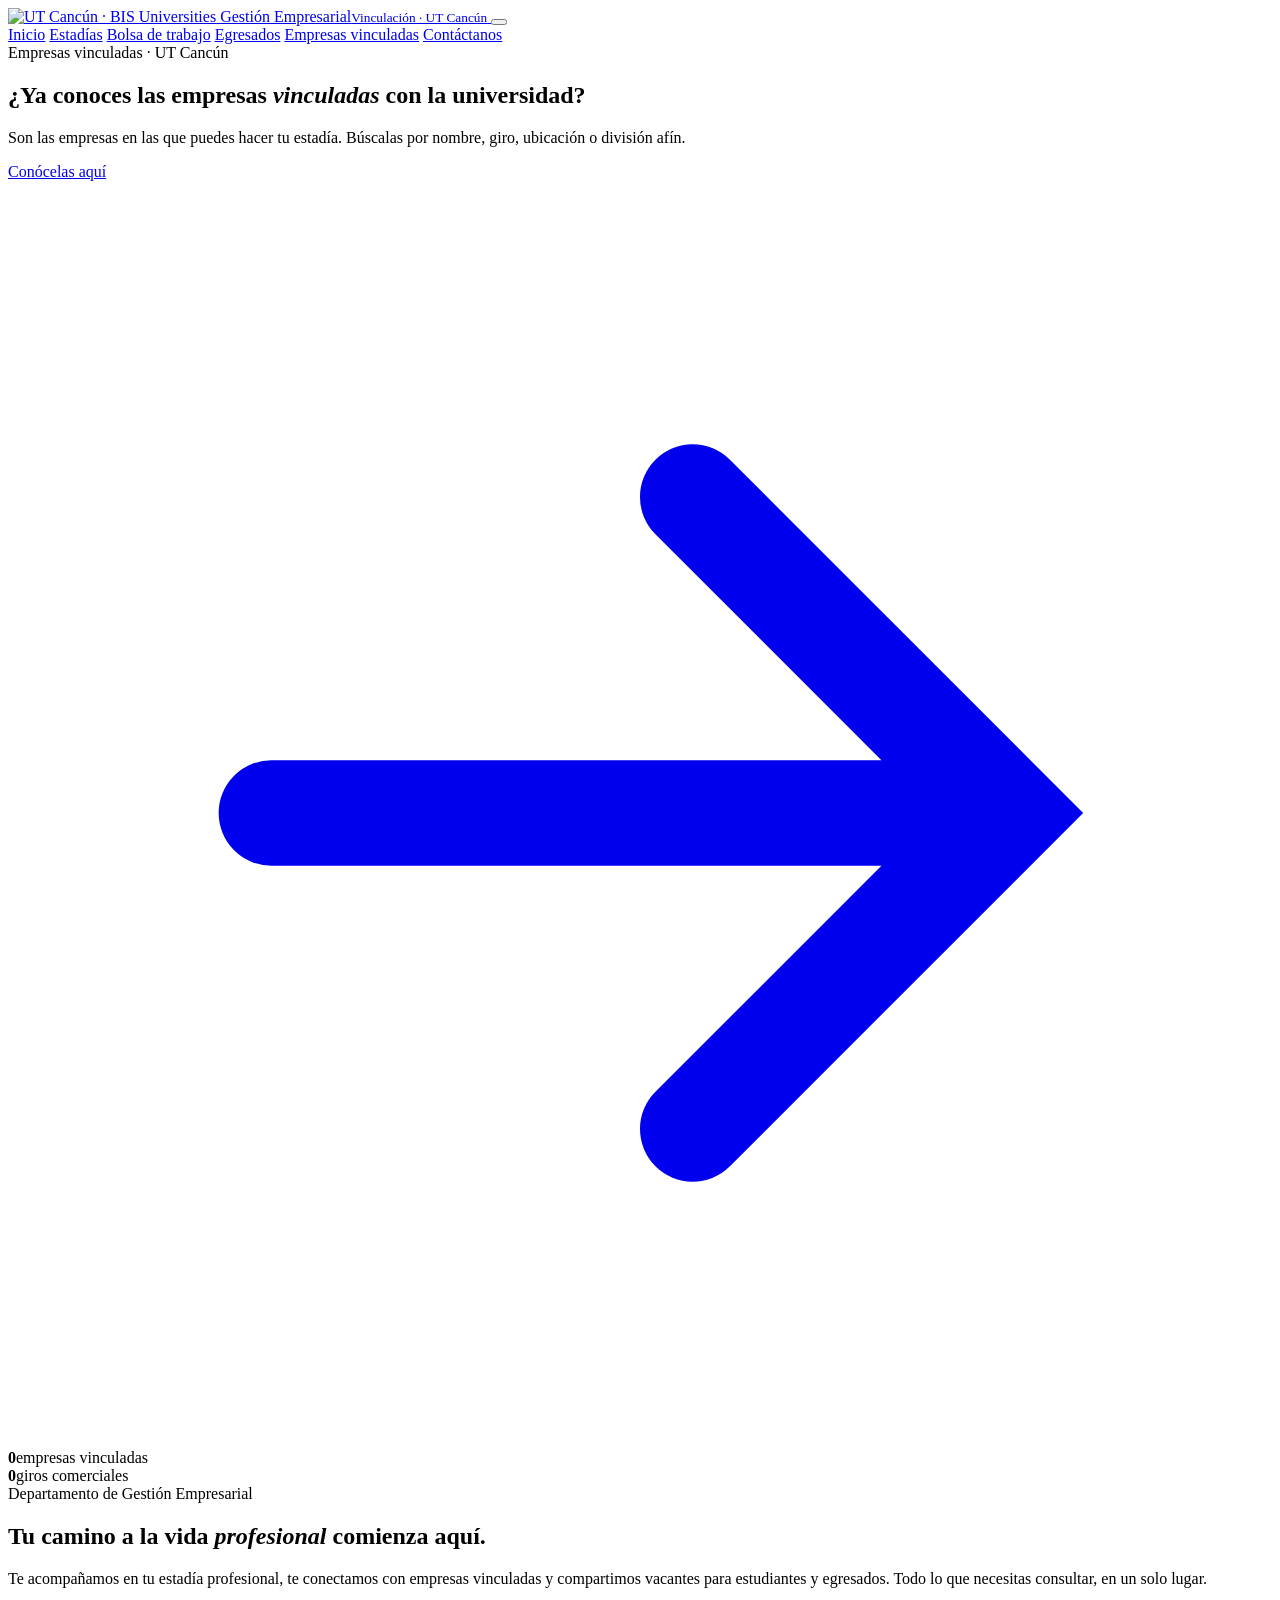
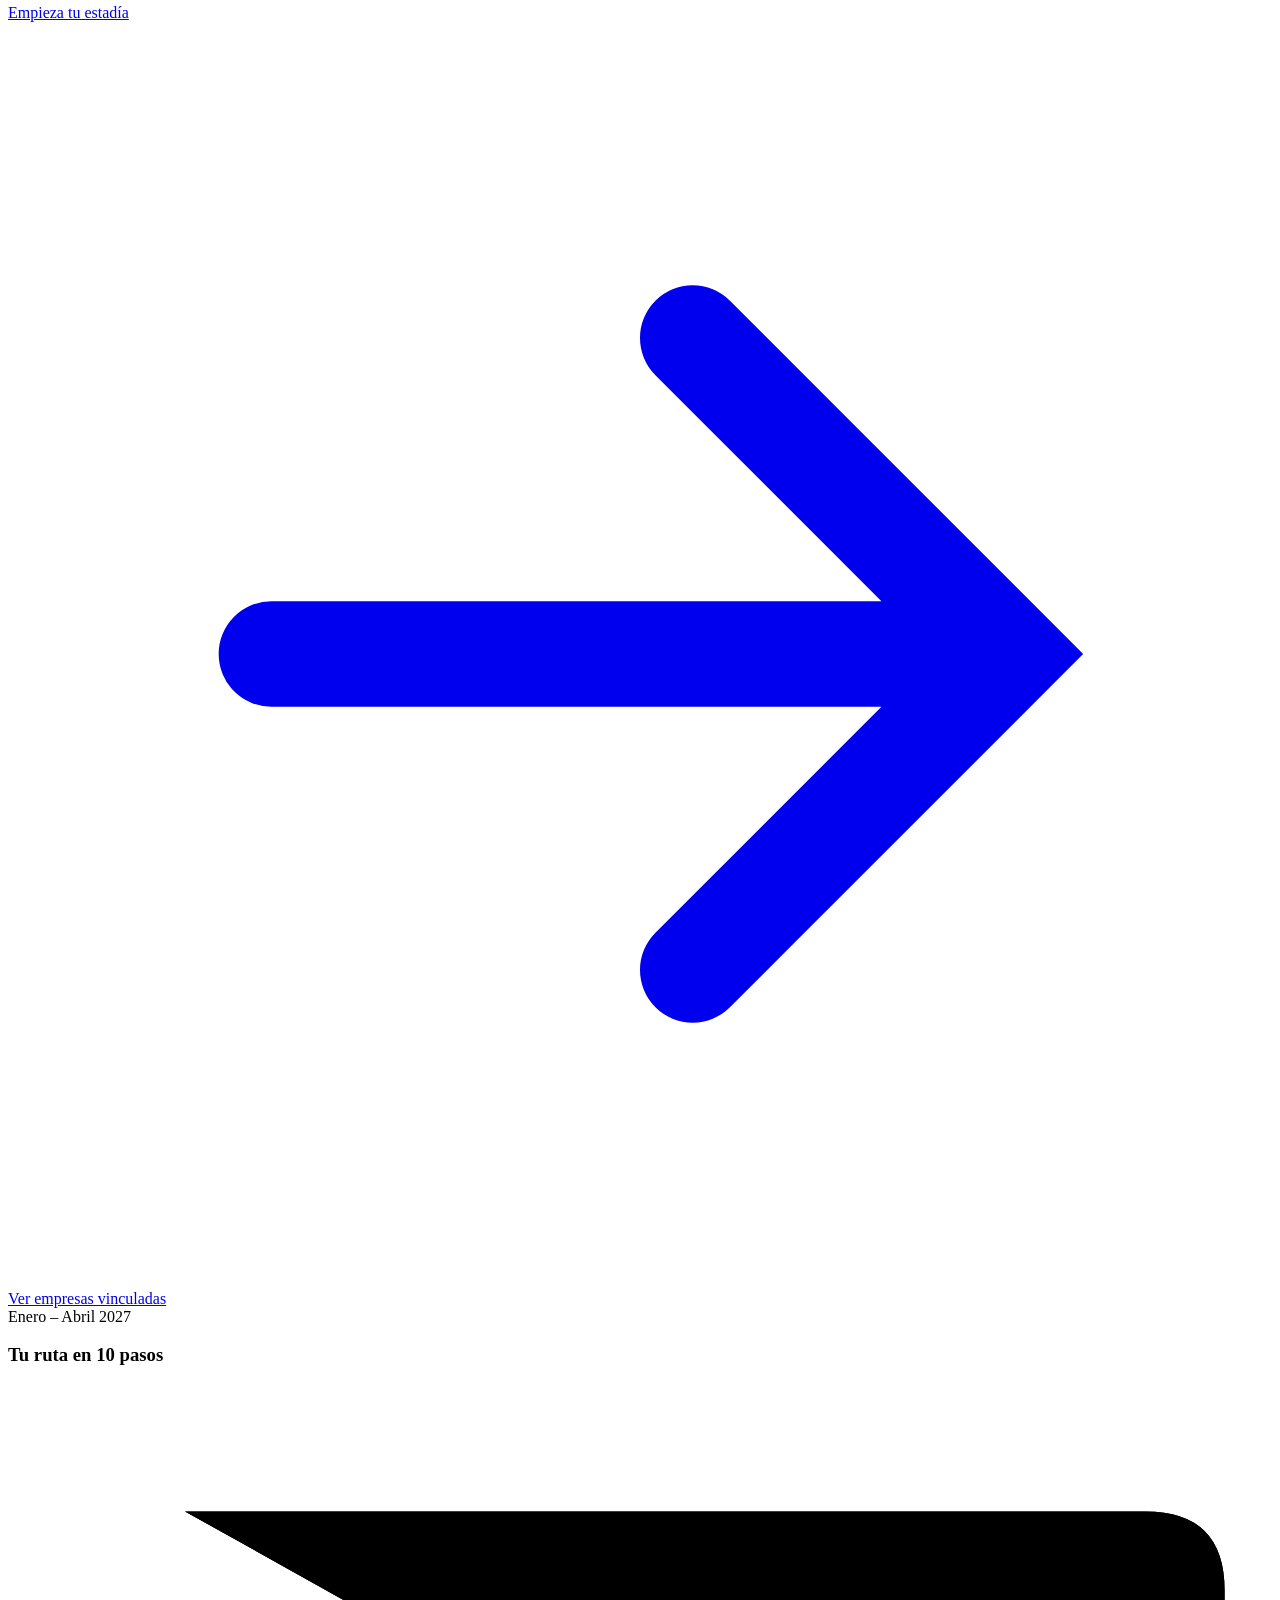
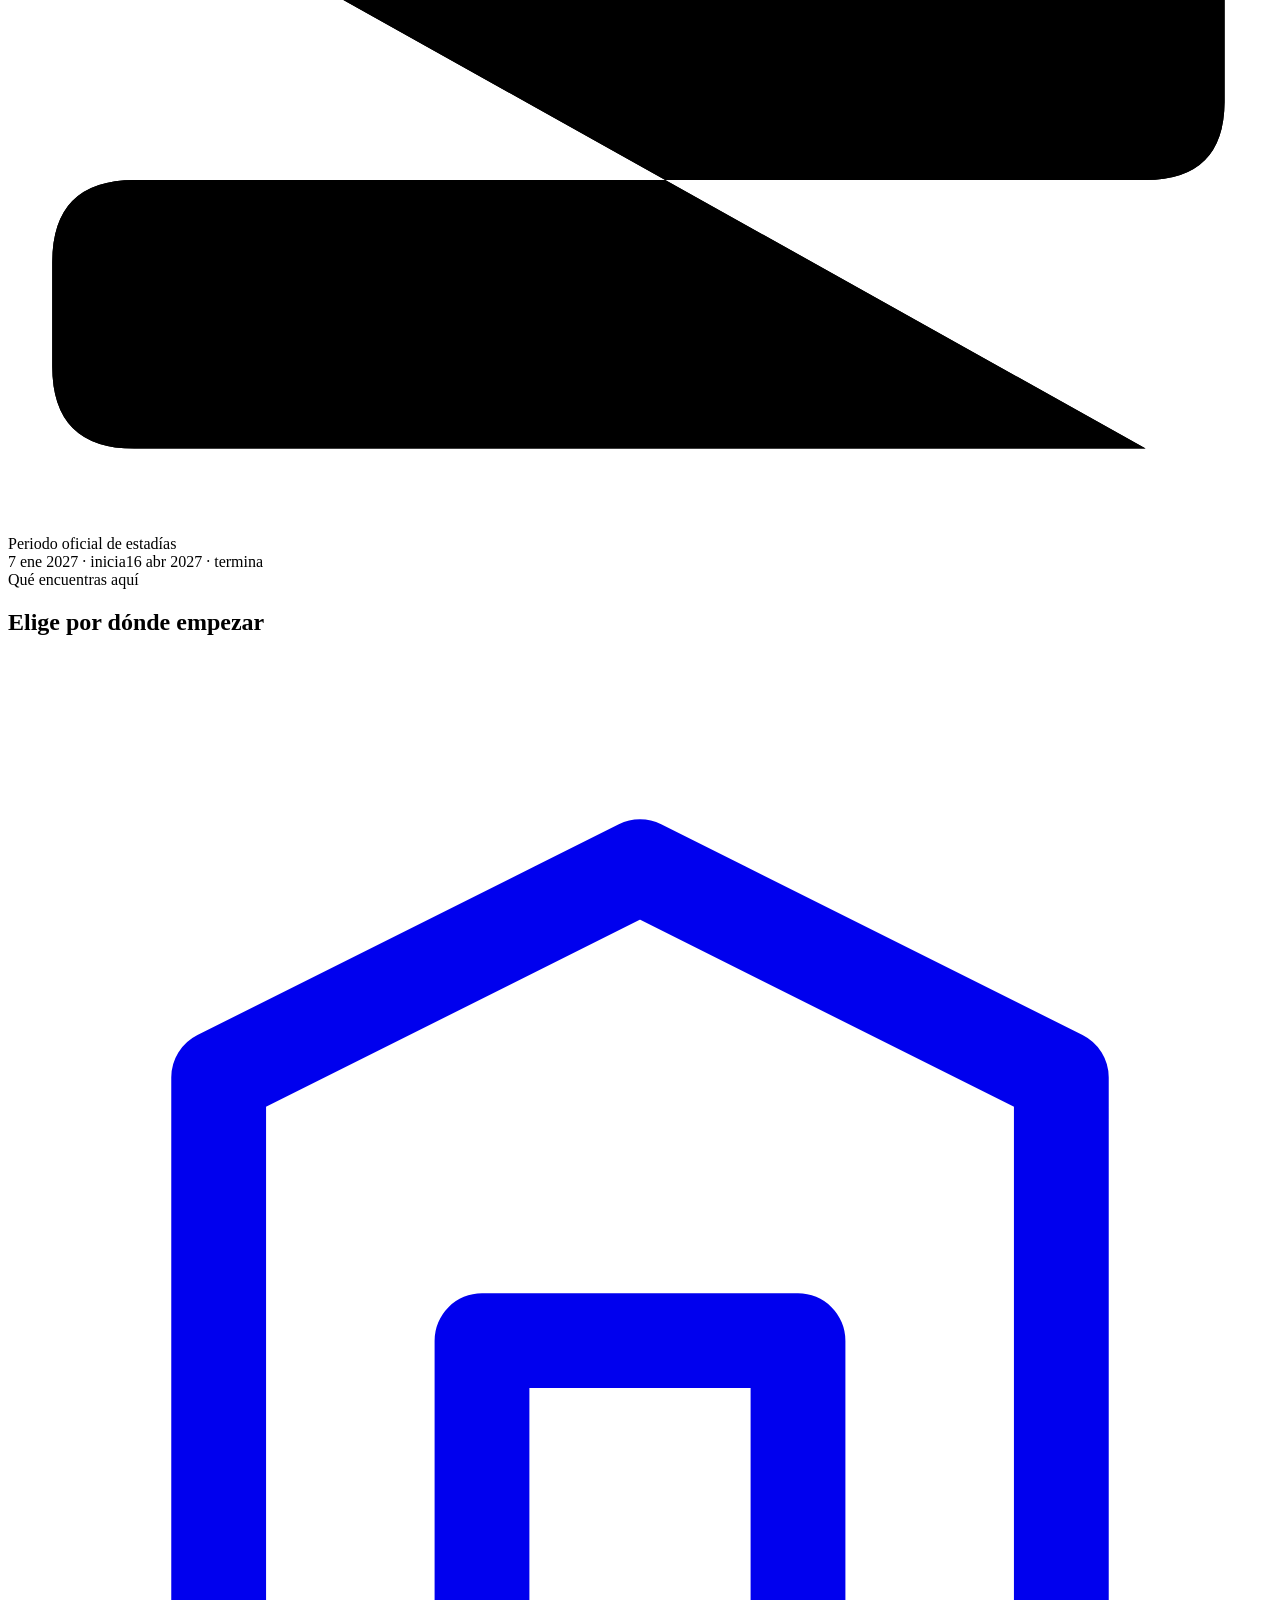
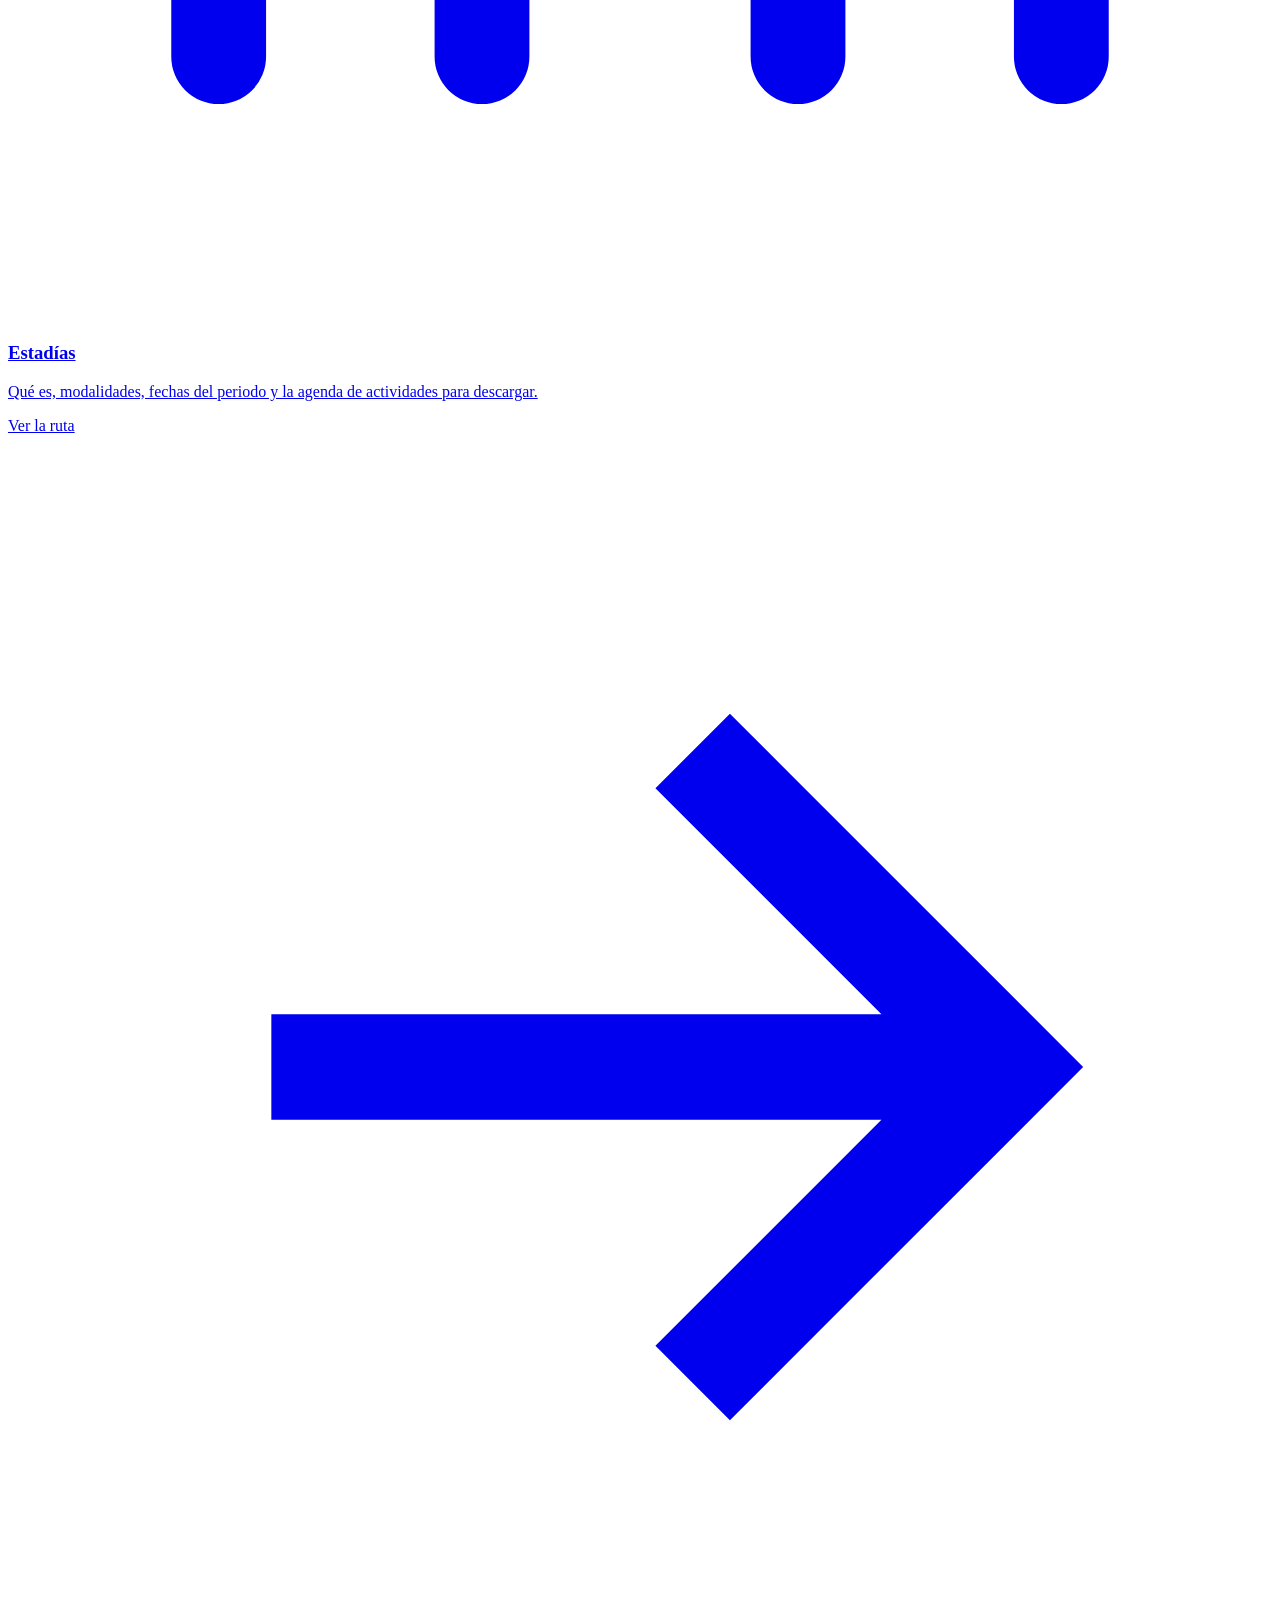
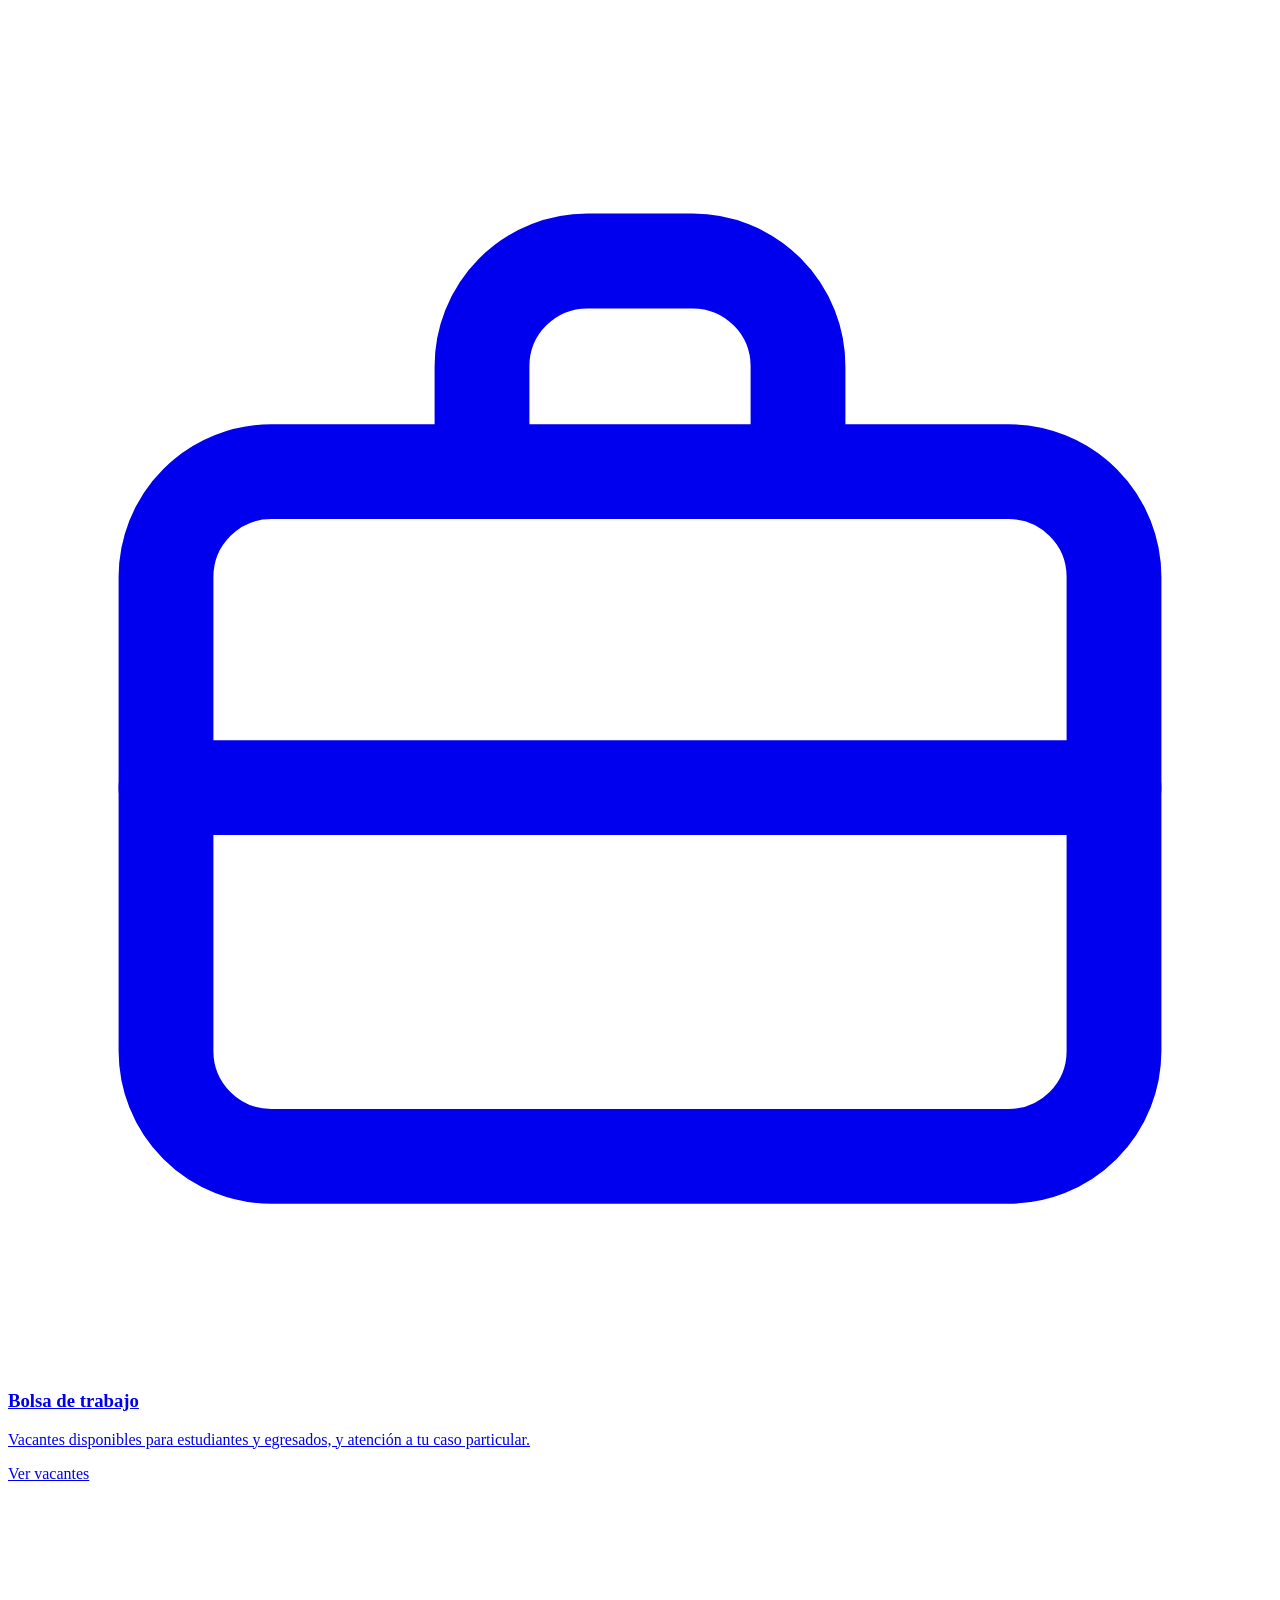
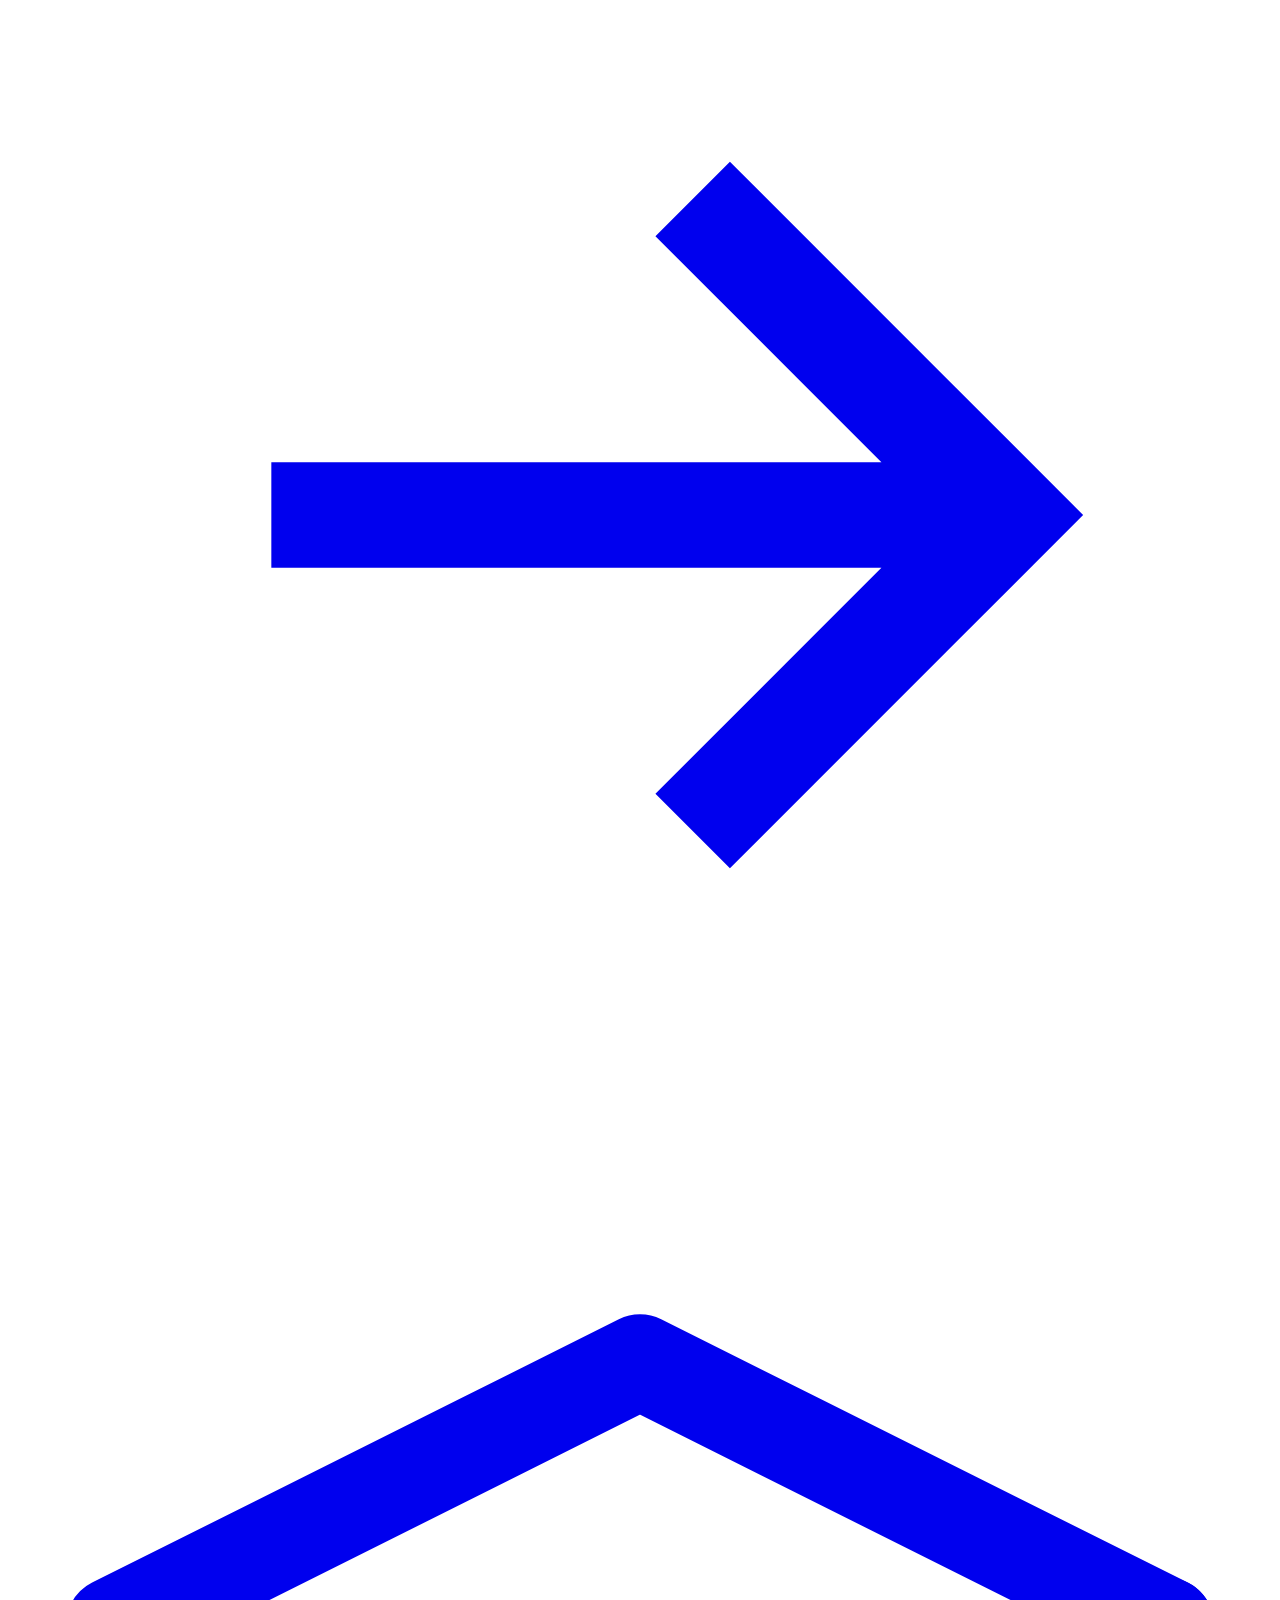
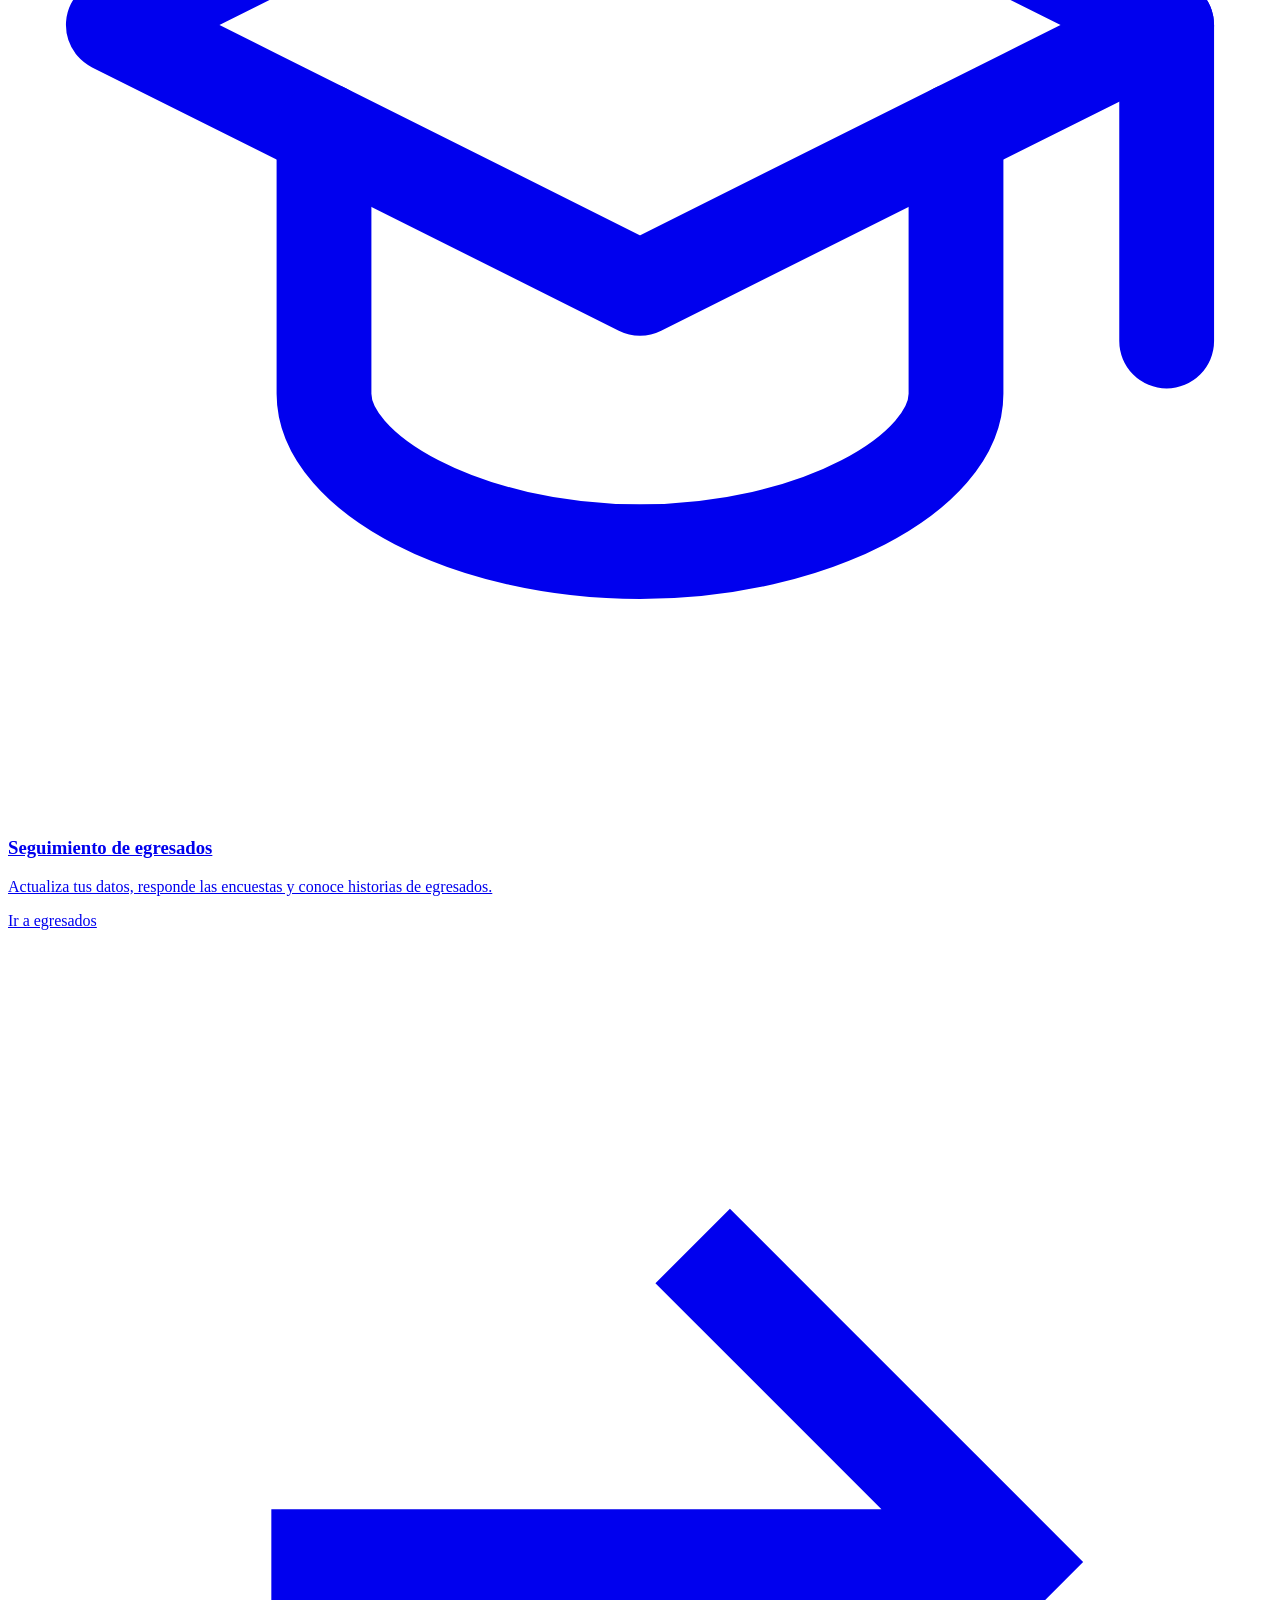
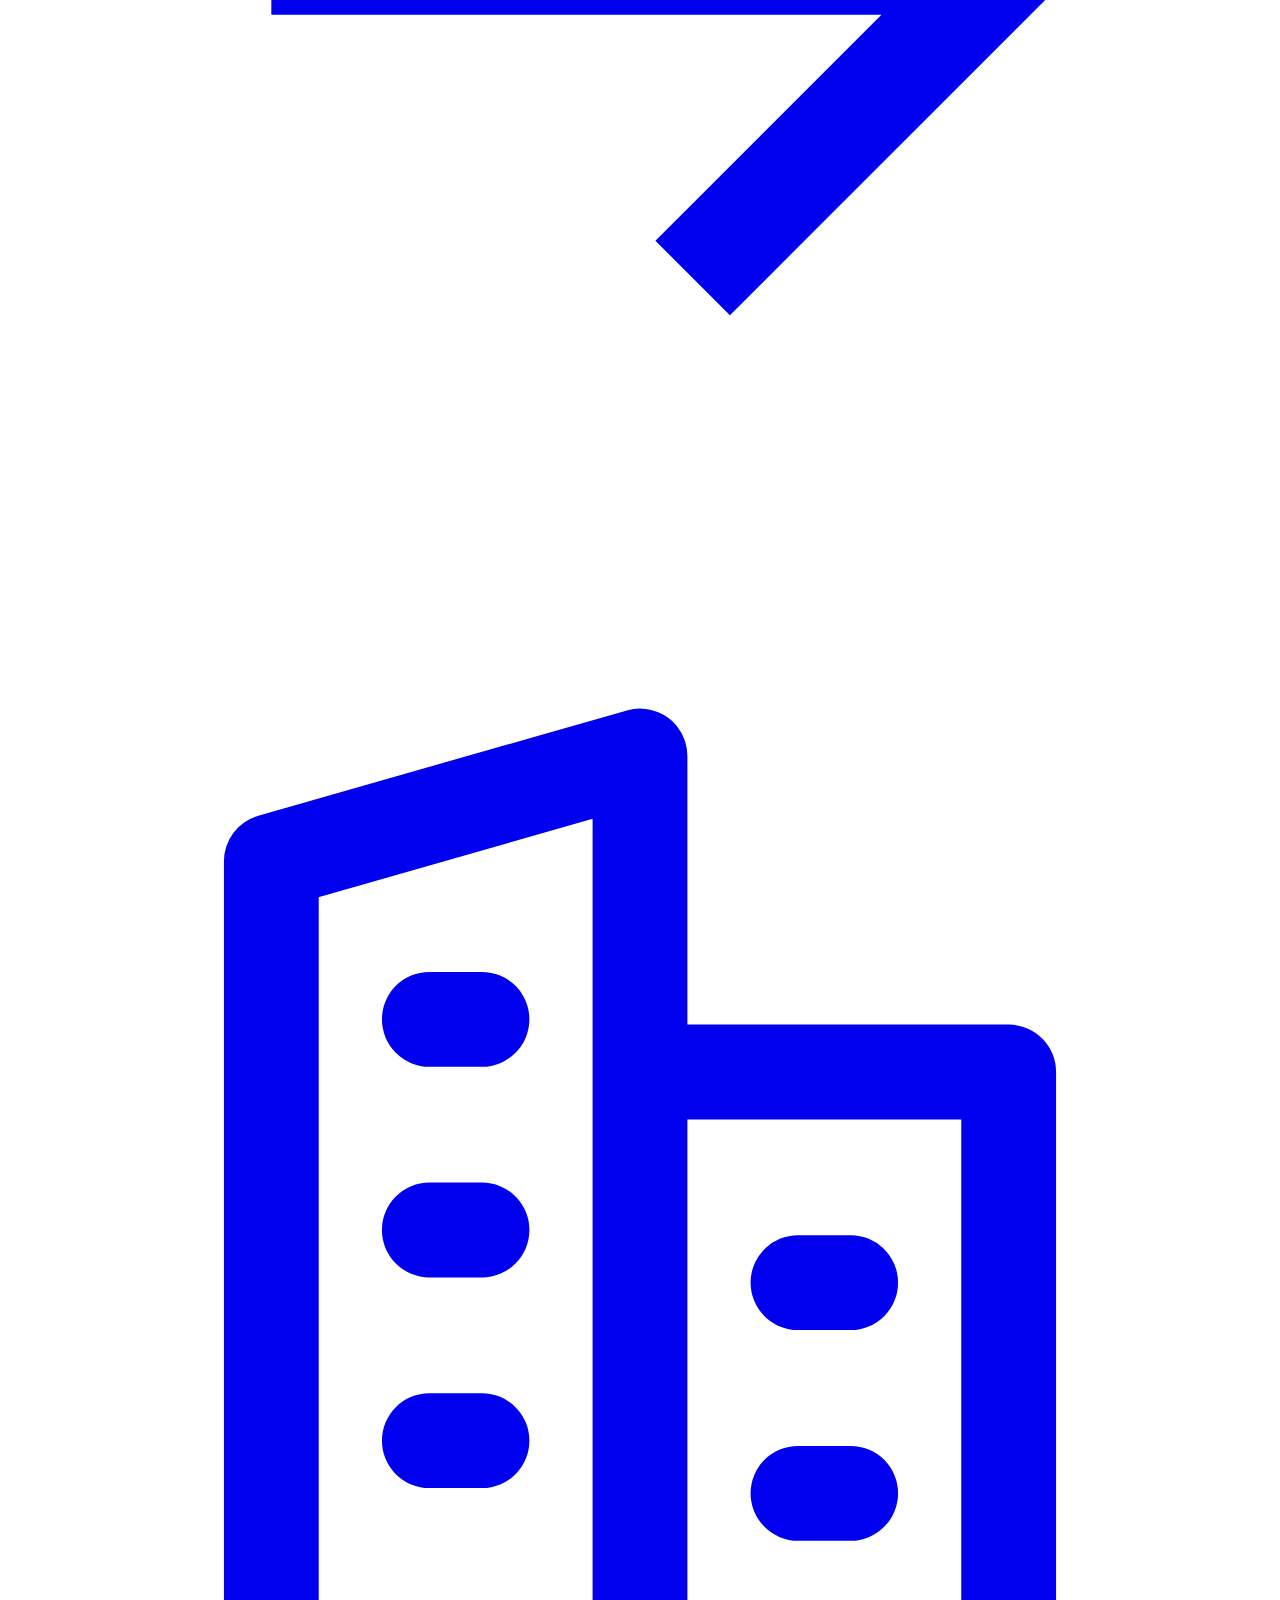
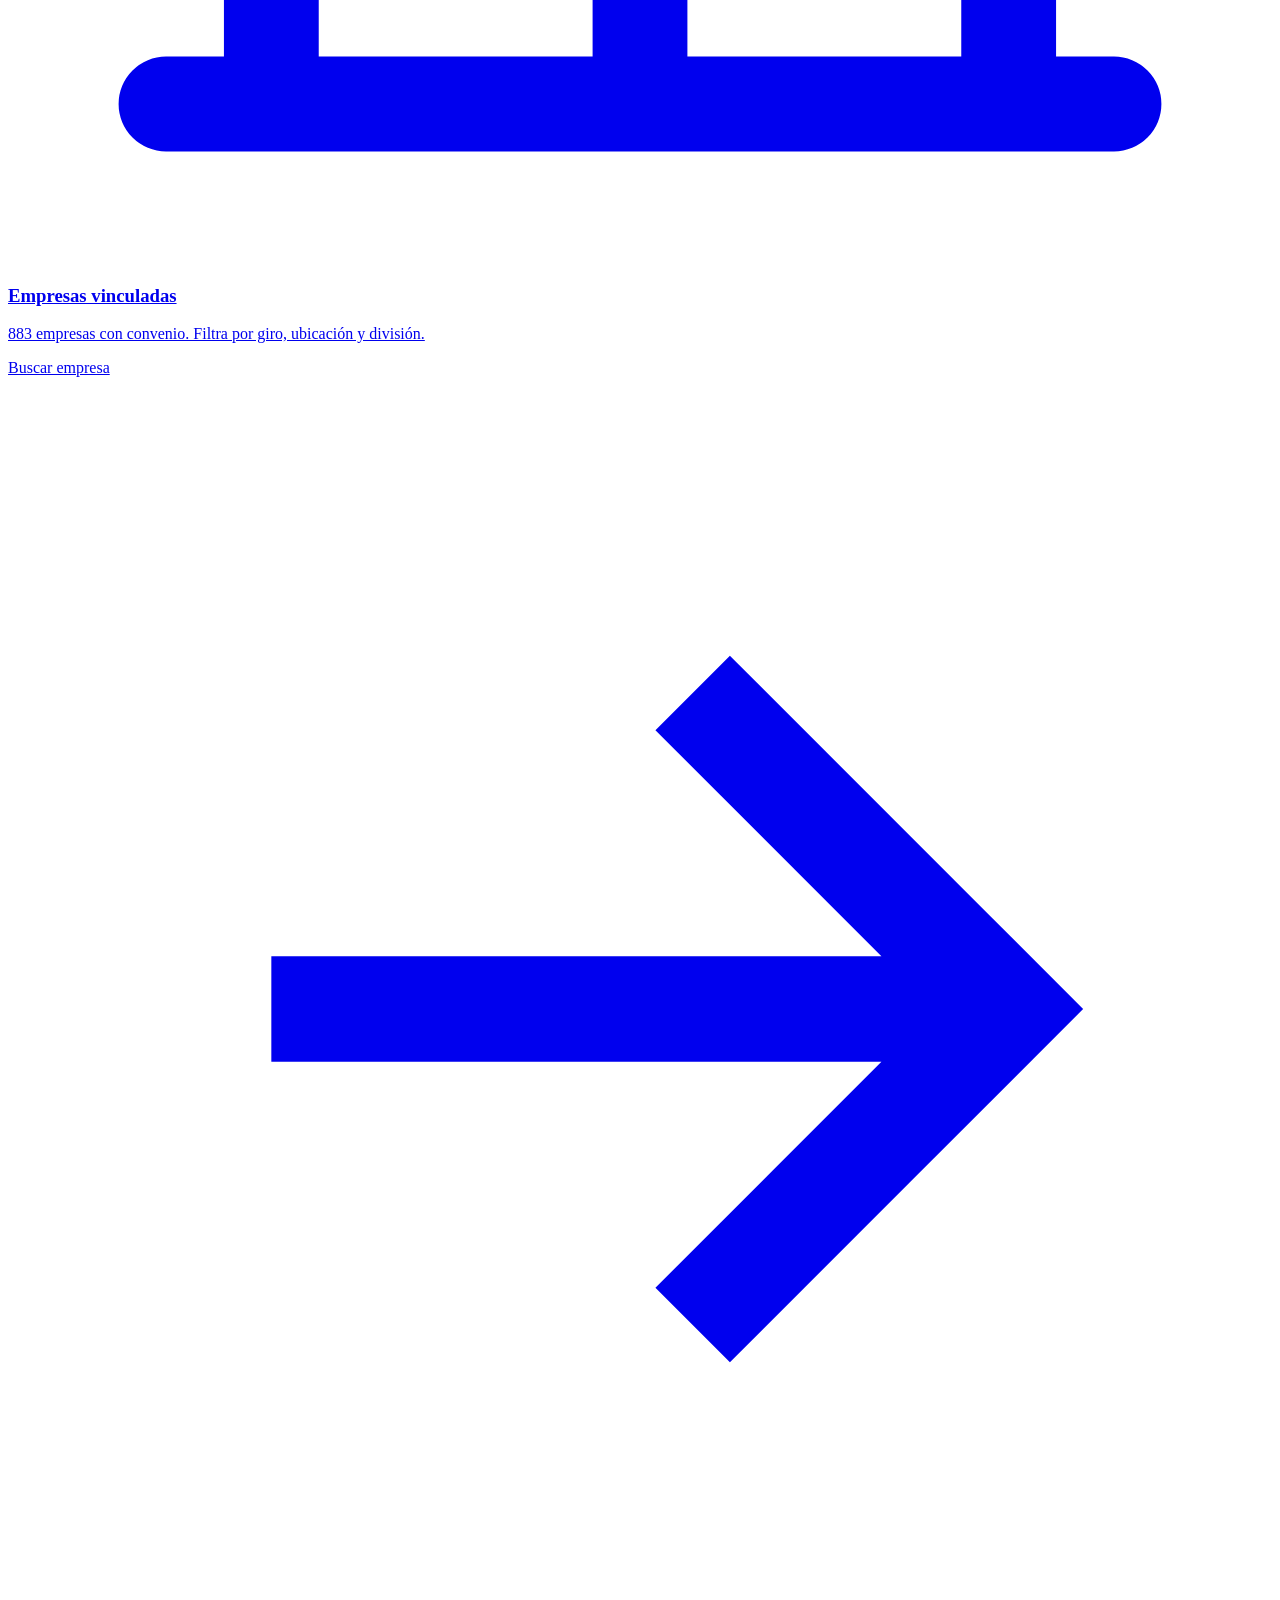
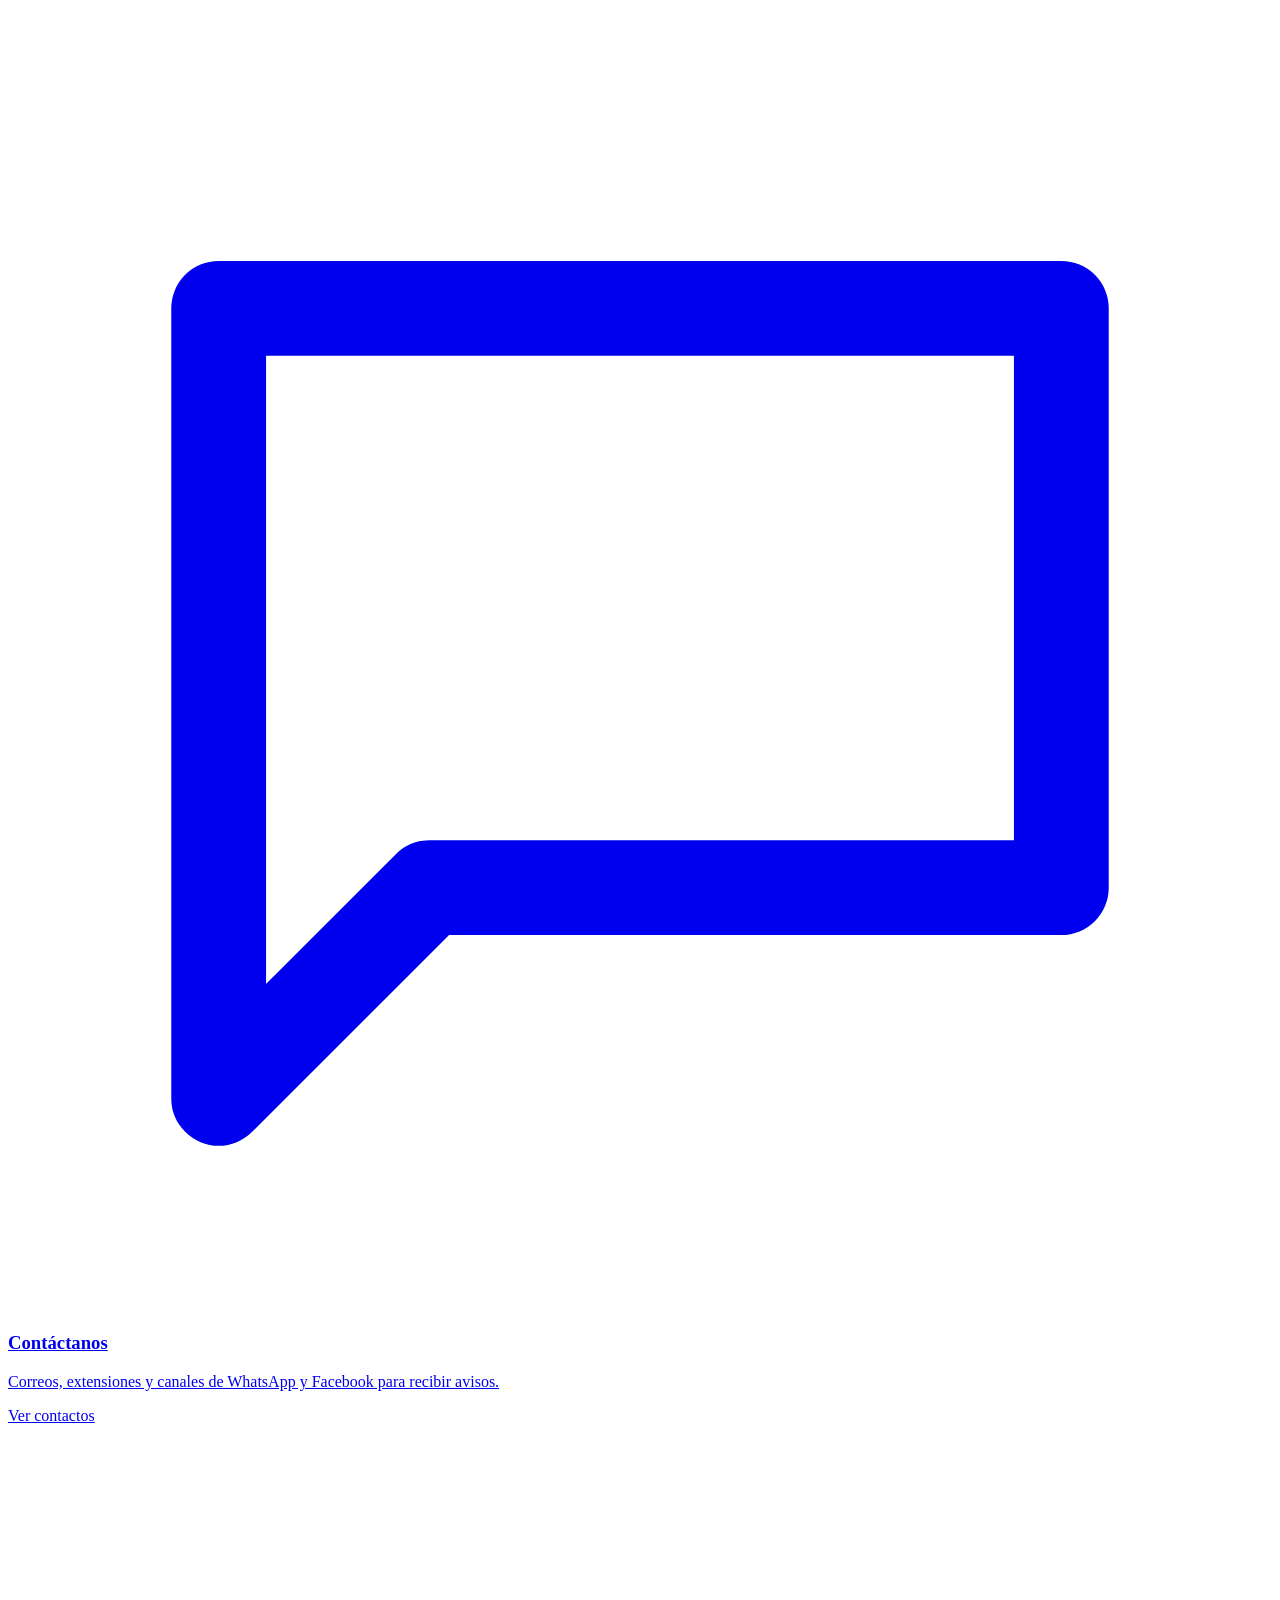
==== index.html @ a21d9820 "Add files via upload" ====
<!doctype html>
<html lang="es">
<head>
<meta charset="utf-8">
<meta name="viewport" content="width=device-width, initial-scale=1, viewport-fit=cover">
<title>Gestión Empresarial UT Cancún</title>
<meta name="description" content="Estadías profesionales, bolsa de trabajo y empresas vinculadas de la Universidad Tecnológica de Cancún.">
<link rel="preconnect" href="https://fonts.googleapis.com">
<link rel="preconnect" href="https://fonts.gstatic.com" crossorigin>
<link rel="stylesheet" href="https://fonts.googleapis.com/css2?family=Montserrat:wght@400;500;600;700;800&display=swap">
<link rel="icon" type="image/png" href="img/logo-ut-cancun.png">
<link rel="stylesheet" href="css/styles.css?v=20261109h">
</head>
<body>
<header class="top">
  <div class="bar"><div class="wrap">
    <a class="brand" href="#inicio" aria-label="Inicio, Gestión Empresarial UT Cancún">
      <span class="chip"><img src="img/logo-ut-cancun.png" alt="UT Cancún · BIS Universities"></span>
      <span class="dept">Gestión Empresarial<small>Vinculación · UT Cancún</small></span>
    </a>
    <button class="burger" id="burger" aria-label="Abrir menú" aria-expanded="false" aria-controls="nav"><span></span></button>
  </div></div>
  <div class="navbar"><div class="wrap">
    <nav class="nav" id="nav" aria-label="Principal">
      <a href="#inicio" data-nav="inicio">Inicio</a>
      <a href="#estadias" data-nav="estadias">Estadías</a>
      <a href="#bolsa" data-nav="bolsa">Bolsa de trabajo</a>
      <a href="#egresados" data-nav="egresados">Egresados</a>
      <a href="#empresas" data-nav="empresas">Empresas vinculadas</a>
      <a href="#contacto" data-nav="contacto">Contáctanos</a>
    </nav>
  </div></div>
</header>

<main id="main">

<!-- ================= INICIO ================= -->
<section class="view wrap" data-view="inicio">
  <div class="intro rise" style="--i:0">
    <div class="intro-top">
      <div class="intro-copy">
        <span class="eyebrow rise" style="--i:1">Empresas vinculadas · UT Cancún</span>
        <h1 class="rise" style="--i:2">¿Ya conoces las empresas <em>vinculadas</em> con la universidad?</h1>
        <p class="lead rise" style="--i:3">Son las empresas en las que puedes hacer tu estadía. Búscalas por nombre, giro, ubicación o división afín.</p>
        <a class="btn btn-primary rise" style="--i:4" href="#empresas">Conócelas aquí <svg viewBox="0 0 24 24" fill="none" stroke="currentColor" stroke-width="2" stroke-linecap="round"><path d="M5 12h14M13 6l6 6-6 6"/></svg></a>
      </div>
      <div class="intro-stats rise" style="--i:4">
        <div><b class="num" id="stEmp">0</b><span>empresas vinculadas</span></div>
        <div><b class="num" id="stGiro">0</b><span>giros comerciales</span></div>
      </div>
    </div>
    <div class="ticker rise" style="--i:5" aria-hidden="true"><div class="ticker-row" id="tick1"></div><div class="ticker-row rev" id="tick2" style="--dur:115s"></div></div>
  </div>

  <div class="section hero">
    <div class="hero-copy">
      <span class="eyebrow rise" style="--i:6">Departamento de Gestión Empresarial</span>
      <h2 class="hero-title rise" style="--i:7">Tu camino a la vida <em>profesional</em> comienza aquí.</h2>
      <p class="lead rise" style="--i:8">Te acompañamos en tu estadía profesional, te conectamos con empresas vinculadas y compartimos vacantes para estudiantes y egresados. Todo lo que necesitas consultar, en un solo lugar.</p>
      <div class="actions rise" style="--i:9">
        <a class="btn btn-primary" href="#estadias">Empieza tu estadía <svg viewBox="0 0 24 24" fill="none" stroke="currentColor" stroke-width="2" stroke-linecap="round"><path d="M5 12h14M13 6l6 6-6 6"/></svg></a>
        <a class="btn btn-ghost" href="#empresas">Ver empresas vinculadas</a>
      </div>
    </div>
    <div class="route-card rise" style="--i:8" aria-label="Tu ruta de estadía en 10 pasos">
      <span class="eyebrow">Enero – Abril 2027</span>
      <h3>Tu ruta en 10 pasos</h3>
      <svg class="route-svg" viewBox="0 0 400 236" role="img" aria-label="Inducción, empresa, carta, registro, entrega de carta, encuestas, documentos, evaluación, carta de liberación y entrega final">
        <path class="track" d="M56 40 H360 Q385 40 385 65 V100 Q385 125 360 125 H40 Q14 125 14 151 V184 Q14 210 40 210 H360"/>
        <path class="draw" d="M56 40 H360 Q385 40 385 65 V100 Q385 125 360 125 H40 Q14 125 14 151 V184 Q14 210 40 210 H360"/>
        <g id="stops"></g>
      </svg>
    </div>
  </div>

  <div class="section rise" style="--i:4">
    <div id="nextBox"></div>
    <div class="period">
      <div class="period-labels"><span>Periodo oficial de estadías</span><span class="num" id="periodTxt"></span></div>
      <div class="period-bar"><i id="periodFill"></i></div>
      <div class="period-labels num"><span>7 ene 2027 · inicia</span><span>16 abr 2027 · termina</span></div>
    </div>
  </div>

  <div class="section">
    <div class="section-head rise" style="--i:5">
      <span class="eyebrow">Qué encuentras aquí</span>
      <h2>Elige por dónde empezar</h2>
    </div>
    <div class="grid doors">
      <a class="door rise" style="--i:6" href="#estadias">
        <span class="ico"><svg viewBox="0 0 24 24" fill="none" stroke="currentColor" stroke-width="1.8" stroke-linecap="round" stroke-linejoin="round"><path d="M4 19V8l8-4 8 4v11"/><path d="M9 19v-6h6v6"/></svg></span>
        <h3>Estadías</h3><p>Qué es, modalidades, fechas del periodo y la agenda de actividades para descargar.</p>
        <span class="go">Ver la ruta <svg viewBox="0 0 24 24" fill="none" stroke="currentColor" stroke-width="2"><path d="M5 12h14M13 6l6 6-6 6"/></svg></span>
      </a>
      <a class="door rise" style="--i:7" href="#bolsa">
        <span class="ico"><svg viewBox="0 0 24 24" fill="none" stroke="currentColor" stroke-width="1.8" stroke-linecap="round" stroke-linejoin="round"><rect x="3" y="7" width="18" height="13" rx="2"/><path d="M9 7V5a2 2 0 0 1 2-2h2a2 2 0 0 1 2 2v2M3 13h18"/></svg></span>
        <h3>Bolsa de trabajo</h3><p>Vacantes disponibles para estudiantes y egresados, y atención a tu caso particular.</p>
        <span class="go">Ver vacantes <svg viewBox="0 0 24 24" fill="none" stroke="currentColor" stroke-width="2"><path d="M5 12h14M13 6l6 6-6 6"/></svg></span>
      </a>
      <a class="door rise" style="--i:8" href="#egresados">
        <span class="ico"><svg viewBox="0 0 24 24" fill="none" stroke="currentColor" stroke-width="1.8" stroke-linecap="round" stroke-linejoin="round"><path d="M2 9l10-5 10 5-10 5z"/><path d="M6 11v5c0 1.5 2.7 3 6 3s6-1.5 6-3v-5M22 9v6"/></svg></span>
        <h3>Seguimiento de egresados</h3><p>Actualiza tus datos, responde las encuestas y conoce historias de egresados.</p>
        <span class="go">Ir a egresados <svg viewBox="0 0 24 24" fill="none" stroke="currentColor" stroke-width="2"><path d="M5 12h14M13 6l6 6-6 6"/></svg></span>
      </a>
      <a class="door rise" style="--i:9" href="#empresas">
        <span class="ico"><svg viewBox="0 0 24 24" fill="none" stroke="currentColor" stroke-width="1.8" stroke-linecap="round" stroke-linejoin="round"><path d="M3 21h18M5 21V5l7-2v18M12 9h7v12"/><path d="M8 8h1M8 12h1M8 16h1M15 13h1M15 17h1"/></svg></span>
        <h3>Empresas vinculadas</h3><p><span class="num" id="countDoor">883</span> empresas con convenio. Filtra por giro, ubicación y división.</p>
        <span class="go">Buscar empresa <svg viewBox="0 0 24 24" fill="none" stroke="currentColor" stroke-width="2"><path d="M5 12h14M13 6l6 6-6 6"/></svg></span>
      </a>
      <a class="door rise" style="--i:10" href="#contacto">
        <span class="ico"><svg viewBox="0 0 24 24" fill="none" stroke="currentColor" stroke-width="1.8" stroke-linecap="round" stroke-linejoin="round"><path d="M4 5h16v11H8l-4 4z"/></svg></span>
        <h3>Contáctanos</h3><p>Correos, extensiones y canales de WhatsApp y Facebook para recibir avisos.</p>
        <span class="go">Ver contactos <svg viewBox="0 0 24 24" fill="none" stroke="currentColor" stroke-width="2"><path d="M5 12h14M13 6l6 6-6 6"/></svg></span>
      </a>
    </div>
  </div>

  <div class="section rise" style="--i:10">
    <div class="find">
      <div class="building" aria-hidden="true"><div>D<small>Edificio</small></div></div>
      <div>
        <span class="eyebrow">¿Dónde encontrarnos?</span>
        <h2 style="font-size:clamp(1.5rem,3vw,2rem);margin-top:6px">Gestión Empresarial está en el Edificio D</h2>
        <dl>
          <dt>Horario</dt><dd class="num">Lunes a viernes, 8:00 a 18:00&nbsp;h</dd>
          <dt>Teléfono</dt><dd class="num"><a href="tel:+529988811900">(998) 881-1900</a>, ext. 1319 y 1141</dd>
          <dt>Facebook</dt><dd><a href="https://www.facebook.com/EstadiaProfesionalUTCancun/" target="_blank" rel="noopener">Estadía profesional, UT Cancún</a></dd>
        </dl>
      </div>
    </div>
  </div>
</section>

<!-- ================= ESTADÍAS ================= -->
<section class="view wrap" data-view="estadias" hidden>
  <div class="page-hero">
    <span class="eyebrow rise" style="--i:0">Estadía profesional · Enero – Abril 2027</span>
    <h1 class="rise" style="--i:1">Aquí empieza tu viaje en la vida profesional.</h1>
    <p class="lead rise" style="--i:2">La estadía es tu práctica profesional: aplicas lo que aprendiste en el aula dentro de una empresa o dependencia real. Es el último paso antes de egresar, y no lo haces solo.</p>
  </div>

  <div class="section">
    <div class="stats">
      <div class="stat rise" style="--i:3"><b class="num">480&nbsp;h</b><span>en total (licenciatura e ingeniería). TSU:&nbsp;600&nbsp;h</span></div>
      <div class="stat rise" style="--i:4"><b class="num">8&nbsp;h</b><span>jornada máxima diaria</span></div>
      <div class="stat rise" style="--i:5"><b class="num">7 ene</b><span>inicia tu estadía</span></div>
      <div class="stat wine rise" style="--i:6"><b class="num">16 abr</b><span>termina tu estadía</span></div>
    </div>
  </div>

  <div class="section download rise" style="--i:7">
    <div class="doc" aria-hidden="true"></div>
    <div><h3>Agenda de Actividades de Estadía Profesional</h3><p>Los 10 pasos obligatorios, fechas, casos especiales y checklist del periodo enero–abril 2027.</p></div>
    <a class="btn btn-primary" id="agendaBtn" href="docs/Agenda-Estadias-ENE-ABR-2027.pdf" target="_blank" rel="noopener"><svg viewBox="0 0 24 24" fill="none" stroke="currentColor" stroke-width="2" stroke-linecap="round"><path d="M12 4v11M7 10l5 5 5-5M5 20h14"/></svg>Descargar agenda</a>
  </div>

  <div class="section">
    <div class="section-head"><span class="eyebrow">Elige tu modalidad</span><h2>Tres formas de hacer tu estadía</h2></div>
    <div class="grid g3">
      <div class="mode"><span class="k">01</span><h3>Estadía ordinaria</h3><p>En una empresa vinculada con convenio de colaboración con la UT Cancún.</p></div>
      <div class="mode"><span class="k">02</span><h3>Movilidad nacional o internacional</h3><p>En una empresa de otro estado o de otro país. Tiene requisitos y fechas propias.</p></div>
      <div class="mode alt"><span class="k">03</span><h3>Proyecto de investigación</h3><p>Incluye el Programa Delfín. Consulta los detalles con tu dirección de carrera.</p></div>
    </div>
  </div>

  <div class="section">
    <div class="section-head"><span class="eyebrow">Tu calendario</span><h2>La ruta, paso a paso</h2><p class="muted">Marcamos en verde lo que ya pasó y resaltamos el paso que sigue según la fecha de hoy.</p></div>
    <div class="timeline" id="timeline"></div>
    <p class="note">Si omites alguna de estas actividades, se registrará una sanción en tu expediente.</p>
  </div>

  <div class="section">
    <div class="section-head"><span class="eyebrow">Tu seguimiento</span><h2>¿Ya cumpliste con todo?</h2><p class="muted">Marca cada actividad conforme la completes. Se guarda solo en este navegador.</p></div>
    <div class="progress-row"><div class="period-bar"><i id="checkFill"></i></div><b class="num" id="checkTxt">0 de 11</b><button class="linkbtn" id="checkReset" type="button">Reiniciar</button></div>
    <div class="check" id="checklist"></div>
  </div>

  <div class="section">
    <div class="section-head"><span class="eyebrow">Formatos</span><h2>Lo que vas a necesitar</h2></div>
    <div class="forms" id="formList"></div>
  </div>

  <div class="section">
    <div class="section-head"><span class="eyebrow">¿Puedes exentar la memoria?</span><h2>Tres casos en los que aplica</h2><p class="muted">Aun si exentas la memoria, debes cumplir todas las actividades de la agenda.</p></div>
    <div class="grid g3">
      <div class="card"><h3 style="font-size:1.1rem">Certificación</h3><p class="muted" style="margin-top:6px">Verifica si aplica en tu división.</p></div>
      <div class="card"><h3 style="font-size:1.1rem">Excelencia académica</h3><p class="muted" style="margin-top:6px">Calificación mínima de 9.0.</p></div>
      <div class="card"><h3 style="font-size:1.1rem">Experiencia laboral</h3><p class="muted" style="margin-top:6px">Mínimo 2 años y cubrir los requisitos.</p></div>
    </div>
  </div>

  <div class="section">
    <div class="section-head"><span class="eyebrow">Casos especiales</span><h2>Si tu estadía no es la ordinaria</h2></div>
    <div class="grid" style="gap:10px">
      <details class="faq"><summary>¿Necesitas cambiar de empresa?</summary><div class="body"><ul>
        <li>Solo se permite 1 cambio, con fecha límite el <b>18 de enero</b>.</li>
        <li>La nueva empresa debe estar vinculada y tus horas inician desde cero.</li>
        <li>Registra los nuevos datos y entrega la carta de presentación firmada y sellada por la nueva empresa (repite los pasos 3, 4 y 5).</li>
        <li>Fuera de fecha, Gestión Empresarial evalúa tus motivos y tu dirección de carrera emite el memorándum.</li></ul></div></details>
      <details class="faq"><summary>¿Harás tu estadía en otro estado? (Movilidad Nacional)</summary><div class="body"><p>Aplica cuando te quedas a residir en la ciudad donde está la empresa.</p><ul>
        <li><b>Antes de iniciar:</b> verifica que la empresa tenga convenio; si no, tramítalo.</li>
        <li><b>Antes de iniciar:</b> llena la Solicitud de Movilidad Nacional y entrégala en Gestión Empresarial a más tardar el <b>18 de enero</b>.</li>
        <li><b>Por correo:</b> envía tu carta de presentación cuando la empresa la firme y selle.</li>
        <li><b>Al finalizar:</b> entrega en persona tu carta de presentación original, carta de liberación (con copias de ambas) y 2 fotos tamaño infantil.</li></ul></div></details>
      <details class="faq"><summary>¿Te vas de Movilidad Internacional?</summary><div class="body"><ul>
        <li>Verifica que Movilidad Internacional envíe a Gestión Empresarial el memorándum de aviso de inicio (con tus datos, lugar y periodo).</li>
        <li>Realiza los pasos 1, 4 y 7.</li>
        <li>Verifica que la Subdirección de Proyectos de Vinculación e Internacionalización (<a href="mailto:internacional@utcancun.edu.mx">internacional@utcancun.edu.mx</a>) envíe el memorándum de finalización.</li>
        <li>Al regresar, entrega en persona ese memorándum y 2 fotos tamaño infantil. Tienes 10 días hábiles después de tu llegada a Cancún.</li></ul></div></details>
      <details class="faq"><summary>Requisitos de las 2 fotos tamaño infantil</summary><div class="body"><ul>
        <li>Blanco y negro, papel mate autoadherible, con retoque y fondo blanco.</li>
        <li>Cara descubierta, camisa o blusa blanca y saco gris claro.</li>
        <li>Al reverso de ambas: nombre, matrícula y carrera.</li></ul></div></details>
    </div>
  </div>

  <div class="section">
    <div class="section-head"><span class="eyebrow">¿A quién acudo?</span><h2>Evita vueltas</h2><p class="muted">Identifica si tu trámite es académico o de Gestión Empresarial.</p></div>
    <div class="split">
      <div class="who acad"><h3>Académico</h3><p class="sub">Tu dirección de carrera o división</p><ol>
        <li>Asignación de asesor académico</li><li>Evaluación académica</li><li>Cédula de aprobación de memoria</li><li>Registro de tema de memoria</li><li>Modalidad de estadía profesional</li></ol></div>
      <div class="who ge"><h3>Gestión Empresarial</h3><p class="sub">Edificio D</p><ol>
        <li>Elegir empresa vinculada</li><li>Entrega de carta de presentación</li><li>Registro de la estadía profesional</li><li>Entrega de la carta de liberación</li><li>Algún percance con tu asesor empresarial o empresa</li></ol></div>
    </div>
  </div>
</section>

<!-- ================= BOLSA ================= -->
<section class="view wrap" data-view="bolsa" hidden>
  <div class="page-hero">
    <span class="eyebrow rise" style="--i:0">Bolsa de trabajo</span>
    <h1 class="rise" style="--i:1">Tu siguiente oportunidad puede estar aquí.</h1>
    <p class="lead rise" style="--i:2">Vacantes compartidas por empresas para estudiantes y egresados de la UT Cancún. Revisa los requisitos de cada una y postúlate por correo.</p>
  </div>

  <div class="section">
    <div class="result-meta"><div class="chips" id="vacChips" role="group" aria-label="Filtrar vacantes por división"></div><span id="vacCount"></span></div>
    <div class="grid g3" id="vacList"></div>
  </div>

  <div class="section cta-band rise" style="--i:3">
    <div><h3>¿Tienes un caso particular?</h3><p class="muted" style="margin-top:6px">Si buscas orientación sobre una vacante, tu CV o tu seguimiento como egresado, escríbenos y te atendemos de forma personal.</p></div>
    <a class="btn btn-wine" href="mailto:bolsadetrabajo@utcancun.edu.mx?subject=Atenci%C3%B3n%20a%20mi%20caso%20-%20Bolsa%20de%20trabajo"><svg viewBox="0 0 24 24" fill="none" stroke="currentColor" stroke-width="2" stroke-linecap="round" stroke-linejoin="round"><rect x="3" y="5" width="18" height="14" rx="2"/><path d="m3 7 9 6 9-6"/></svg>bolsadetrabajo@utcancun.edu.mx</a>
  </div>

  <div class="section rise" style="--i:4">
    <div class="find">
      <div class="building" aria-hidden="true"><div>D<small>Edificio</small></div></div>
      <div>
        <span class="eyebrow">¿Dónde encontrarnos?</span>
        <h2 style="font-size:clamp(1.5rem,3vw,2rem);margin-top:6px">Bolsa de trabajo, en Gestión Empresarial</h2>
        <dl>
          <dt>Ubicación</dt><dd>Edificio D, Departamento de Gestión Empresarial</dd>
          <dt>Horario</dt><dd class="num">Lunes a viernes, 8:00 a 16:00&nbsp;h</dd>
          <dt>Teléfono</dt><dd class="num"><a href="tel:+529988811900,1151">(998) 881-1900, ext. 1151</a></dd>
          <dt>Facebook</dt><dd><a href="https://www.facebook.com/EgresadosBolsadetrabajoUTCancun/" target="_blank" rel="noopener">Bolsa de Trabajo, UT Cancún</a></dd>
        </dl>
      </div>
    </div>
  </div>
</section>

<!-- ================= EMPRESAS ================= -->
<section class="view wrap" data-view="empresas" hidden>
  <div class="page-hero">
    <span class="eyebrow rise" style="--i:0">Empresas vinculadas · actualizado al <span data-fecha-lista>6 de julio de 2026</span></span>
    <h1 class="rise" style="--i:1">Encuentra la empresa para tu estadía.</h1>
  </div>

  <div class="section" style="margin-top:24px">
    <div class="notice rise" style="--i:2">
      <svg viewBox="0 0 24 24" fill="none" stroke="currentColor" stroke-width="2" stroke-linecap="round"><circle cx="12" cy="12" r="9"/><path d="M12 8v5M12 16.5v.01"/></svg>
      <p><b>Solo puedes hacer tu estadía en las empresas de esta lista.</b> Antes de elegir, verifica que el área donde estarás tenga relación con tu carrera.</p>
    </div>
    <div class="unlinked rise" style="--i:3">
      <div><h3>¿La empresa que quieres no está vinculada?</h3><p>Conoce el proceso para solicitar el convenio.</p></div>
      <a class="btn" href="#vincular">Ver el proceso <svg viewBox="0 0 24 24" fill="none" stroke="currentColor" stroke-width="2" stroke-linecap="round"><path d="M5 12h14M13 6l6 6-6 6"/></svg></a>
    </div>

    <div class="tools rise" style="--i:4" role="search">
      <div class="tools-row">
        <div class="field"><label for="q">Buscar</label><input id="q" type="search" placeholder="Nombre o actividad, p. ej. hotel, software, contable" autocomplete="off"></div>
        <div class="field"><label for="fGiro">Giro</label><select id="fGiro"><option value="">Todos los giros</option></select></div>
        <div class="field"><label for="fUbi">Ubicación</label><select id="fUbi"><option value="">Todas las ubicaciones</option></select></div>
      </div>
      <div class="chips" id="divChips" role="group" aria-label="Filtrar por división afín"></div>
    </div>

    <div class="result-meta"><span id="resCount"></span><button class="linkbtn" id="clearF" type="button">Limpiar filtros</button></div>
    <div class="co-list" id="coList"></div>
    <button class="btn btn-ghost more" id="moreBtn" type="button">Ver más empresas</button>
    <p class="note">La división afín y la ubicación son una guía calculada a partir del nombre y la actividad comercial de cada empresa. Confirma con tu dirección de carrera que el área se relacione con tu carrera. Si la empresa de tu registro no aparece, aún no concluye su proceso de vinculación.</p>
  </div>
</section>

<!-- ================= VINCULAR ================= -->
<section class="view wrap" data-view="vincular" hidden>
  <a class="back rise" style="--i:0" href="#empresas"><svg viewBox="0 0 24 24" fill="none" stroke="currentColor" stroke-width="2"><path d="M19 12H5M11 6l-6 6 6 6"/></svg>Volver a empresas vinculadas</a>
  <div class="page-hero" style="margin-top:18px">
    <span class="eyebrow rise" style="--i:1">Vinculación de empresas nuevas</span>
    <h1 class="rise" style="--i:2">¿Tu empresa no tiene convenio? Así se tramita.</h1>
    <p class="lead rise" style="--i:3">Consigue los datos de Recursos Humanos de la empresa y captura la solicitud. Nosotros nos encargamos del contacto y del convenio.</p>
  </div>

  <div class="section window rise" style="--i:4">
    <b class="num">26 oct – 13 nov 2026</b><span>Periodo de solicitud de vinculación de empresas nuevas</span>
  </div>

  <div class="section">
    <ol class="flow">
      <li class="rise" style="--i:5"><span class="n">1</span><p>Capturas los datos de la empresa<small>En la Solicitud de Vinculación Empresarial</small></p></li>
      <li class="rise" style="--i:6"><span class="n">2</span><p>Gestión Empresarial la contacta<small>Le enviamos por correo los requisitos</small></p></li>
      <li class="rise" style="--i:7"><span class="n">3</span><p>La empresa envía documentos a Jurídico<small>Tiene 5 días hábiles</small></p></li>
      <li class="rise" style="--i:8"><span class="n">4</span><p>Jurídico elabora el convenio</p></li>
      <li class="rise" style="--i:9"><span class="n">5</span><p>Firma la empresa<small>Apoderado legal y testigo, en 5 días hábiles</small></p></li>
      <li class="rise" style="--i:10"><span class="n">6</span><p>3 juegos impresos y firmas de la UT</p></li>
      <li class="rise" style="--i:11"><span class="n">7</span><p>Se notifica a la empresa la entrega del convenio</p></li>
    </ol>
  </div>

  <div class="section notice">
    <svg viewBox="0 0 24 24" fill="none" stroke="currentColor" stroke-width="2" stroke-linecap="round"><circle cx="12" cy="12" r="9"/><path d="M12 8v5M12 16.5v.01"/></svg>
    <p>Si la empresa no firma el convenio en 5 días hábiles después de elaborado, <b>deberás elegir una empresa de la lista de vinculadas</b>.</p>
  </div>

  <div class="section actions">
    <a class="btn btn-primary" href="http://201.134.180.251:8080/encuestas/index.php/181274?lang=es-MX" target="_blank" rel="noopener">Llenar Solicitud de Vinculación <svg viewBox="0 0 24 24" fill="none" stroke="currentColor" stroke-width="2"><path d="M7 17 17 7M9 7h8v8"/></svg></a>
    <a class="btn btn-ghost" href="#contacto">Dudas sobre convenios</a>
  </div>
</section>

<!-- ================= SEGUIMIENTO DE EGRESADOS ================= -->
<section class="view wrap" data-view="egresados" hidden>
  <div class="page-hero">
    <span class="eyebrow rise" style="--i:0">Seguimiento de egresados</span>
    <h1 class="rise" style="--i:1">Egresas, pero sigues siendo parte de la UT.</h1>
    <p class="lead rise" style="--i:2">Mantén tus datos actualizados, responde las encuestas institucionales y conoce las historias de egresadas y egresados de la UT Cancún.</p>
  </div>

  <div class="section">
    <div class="section-head rise" style="--i:3"><span class="eyebrow">Tus datos</span><h2>Registro y actualización de datos</h2><p class="muted">Con tus datos al día podemos contactarte, compartirte vacantes y darte seguimiento.</p></div>
    <div class="forms rise" style="--i:4">
      <a class="form-link" href="http://201.134.180.251:8080/encuestas/index.php/574392?lang=es-MX" target="_blank" rel="noopener"><span>Actualización de datos de egresados – UT Cancún<small>Para personas egresadas</small></span><svg viewBox="0 0 24 24" fill="none" stroke="currentColor" stroke-width="2"><path d="M7 17 17 7M9 7h8v8"/></svg></a>
      <a class="form-link" href="http://201.134.180.251:8080/encuestas/index.php/911994?lang=es-MX" target="_blank" rel="noopener"><span>Registro y Actualización de Datos de Egresados, periodo de Estadías<small>Durante tu estadía · paso 6 de la agenda</small></span><svg viewBox="0 0 24 24" fill="none" stroke="currentColor" stroke-width="2"><path d="M7 17 17 7M9 7h8v8"/></svg></a>
    </div>
  </div>

  <div class="section">
    <div class="section-head rise" style="--i:5"><span class="eyebrow">Tu opinión cuenta</span><h2>Encuestas de satisfacción</h2></div>
    <div class="forms rise" style="--i:6">
      <a class="form-link" href="http://201.134.180.251:8080/encuestas/index.php/381536?lang=es-MX" target="_blank" rel="noopener"><span>Encuesta de Satisfacción de Egresados (as) TSU<small>Técnico Superior Universitario</small></span><svg viewBox="0 0 24 24" fill="none" stroke="currentColor" stroke-width="2"><path d="M7 17 17 7M9 7h8v8"/></svg></a>
      <a class="form-link" href="http://201.134.180.251:8080/encuestas/index.php/555862?lang=es-MX" target="_blank" rel="noopener"><span>Encuesta de Satisfacción de Egresados (as) de Licenciaturas e Ingenierías<small>Licenciatura e Ingeniería</small></span><svg viewBox="0 0 24 24" fill="none" stroke="currentColor" stroke-width="2"><path d="M7 17 17 7M9 7h8v8"/></svg></a>
      <a class="form-link" href="http://201.134.180.251:8080/encuestas/index.php/973715?lang=es-MX" target="_blank" rel="noopener"><span>Encuesta de Satisfacción del Servicio de Seguimiento de Egresados y Apoyo de Bolsa de Trabajo<small>Sobre la atención que recibiste</small></span><svg viewBox="0 0 24 24" fill="none" stroke="currentColor" stroke-width="2"><path d="M7 17 17 7M9 7h8v8"/></svg></a>
    </div>
  </div>

  <div class="section">
    <div class="section-head rise" style="--i:7"><span class="eyebrow">Egresados de éxito</span><h2>Historias que inspiran</h2></div>
    <div class="grid videos">
      <article class="video rise" style="--i:8">
        <a class="video-frame fb" href="https://www.facebook.com/share/v/1CMJvxuGYy/" target="_blank" rel="noopener" aria-label="Ver en Facebook el video de Ariel Valtierra: Para mí, la UT son los cimientos de lo que ha sido mi vida profesional">
          <img src="img/videos/fb-egresado-1.jpg" alt="" loading="lazy">
          <span class="play" aria-hidden="true"><svg viewBox="0 0 24 24"><path d="M8 5v14l11-7z"/></svg></span>
        </a>
        <p><strong>Ariel Valtierra</strong>, Director Técnico en la Secretaría de Turismo de Quintana Roo</p>
        <p class="video-quote">“Para mí, la UT son los cimientos de lo que ha sido mi vida profesional”</p>
      </article>
      <article class="video rise" style="--i:9">
        <a class="video-frame fb" href="https://www.facebook.com/share/v/1DTuKuk3UY/" target="_blank" rel="noopener" aria-label="Ver en Facebook el video de Mar Ríos: Nunca dejen de luchar por sus sueños: el consejo de nuestra egresada">
          <img src="img/videos/fb-egresado-2.jpg" alt="" loading="lazy">
          <span class="play" aria-hidden="true"><svg viewBox="0 0 24 24"><path d="M8 5v14l11-7z"/></svg></span>
        </a>
        <p><strong>Mar Ríos</strong>, Chef Ejecutiva del Centro Comunitario Integral para las Juventudes</p>
        <p class="video-quote">Nunca dejen de luchar por sus sueños: el consejo de nuestra egresada</p>
      </article>
      <article class="video rise" style="--i:10">
        <a class="video-frame fb" href="https://www.facebook.com/share/v/1Jnktr1sG4/" target="_blank" rel="noopener" aria-label="Ver en Facebook el video de Isaac Rodríguez Flores: De la UT Cancún al servicio de la comunidad">
          <img src="img/videos/fb-egresado-3.jpg" alt="" loading="lazy">
          <span class="play" aria-hidden="true"><svg viewBox="0 0 24 24"><path d="M8 5v14l11-7z"/></svg></span>
        </a>
        <p><strong>Isaac Rodríguez Flores</strong>, Coordinador de Vinculación Interinstitucional y con Organizaciones no Gubernamentales para la CDHEQROO</p>
        <p class="video-quote">De la UT Cancún al servicio de la comunidad</p>
      </article>
      <article class="video rise" style="--i:11">
        <button class="video-frame" type="button" data-yt="4UP5FJj1fxQ" aria-label="Reproducir video: ¡Conoce a Edgar Ulises Hernández Cruz, egresado de la Licenciatura en Gestión y Desarrollo Turístico">
          <img src="https://i.ytimg.com/vi/4UP5FJj1fxQ/hqdefault.jpg" alt="" loading="lazy" onerror="this.style.visibility='hidden'">
          <span class="play" aria-hidden="true"><svg viewBox="0 0 24 24"><path d="M8 5v14l11-7z"/></svg></span>
        </button>
        <p>¡Conoce a Edgar Ulises Hernández Cruz, egresado de la Licenciatura en Gestión y Desarrollo Turístico</p>
      </article>
      <article class="video rise" style="--i:12">
        <button class="video-frame" type="button" data-yt="J4GRjCkdXO8" aria-label="Reproducir video: ¡Conoce a Rocío Arceo, egresada de la generación 97-99 del TSU en informática!">
          <img src="https://i.ytimg.com/vi/J4GRjCkdXO8/hqdefault.jpg" alt="" loading="lazy" onerror="this.style.visibility='hidden'">
          <span class="play" aria-hidden="true"><svg viewBox="0 0 24 24"><path d="M8 5v14l11-7z"/></svg></span>
        </button>
        <p>¡Conoce a Rocío Arceo, egresada de la generación 97-99 del TSU en informática!</p>
      </article>
      <article class="video rise" style="--i:13">
        <button class="video-frame" type="button" data-yt="BqtEBbTAdPw" aria-label="Reproducir video: ¡Conoce a Nayeli Vargas, egresada de la Licenciatura en Gestión y desarrollo turístico!">
          <img src="https://i.ytimg.com/vi/BqtEBbTAdPw/hqdefault.jpg" alt="" loading="lazy" onerror="this.style.visibility='hidden'">
          <span class="play" aria-hidden="true"><svg viewBox="0 0 24 24"><path d="M8 5v14l11-7z"/></svg></span>
        </button>
        <p>¡Conoce a Nayeli Vargas, egresada de la Licenciatura en Gestión y desarrollo turístico!</p>
      </article>
    </div>
    <div class="actions rise" style="--i:14">
      <a class="btn btn-primary" href="https://www.youtube.com/playlist?list=PLQZ0N-XiuCKG64-ivedSlefxiGqpRBtNX" target="_blank" rel="noopener">Ver todos los egresados <svg viewBox="0 0 24 24" fill="none" stroke="currentColor" stroke-width="2"><path d="M7 17 17 7M9 7h8v8"/></svg></a>
    </div>
  </div>

  <div class="section">
    <div class="section-head rise" style="--i:12"><span class="eyebrow">Beneficios UT</span><h2>Conoce los beneficios por ser parte de la comunidad UT</h2><p class="muted">Descuentos y tarifas preferenciales con empresas aliadas. Presenta tu credencial de la universidad y consulta las condiciones y la vigencia en cada cartel.</p></div>
    <div class="grid benef-grid" id="benefList"></div>
  </div>

  <div class="section">
    <div class="section-head rise" style="--i:12"><span class="eyebrow">Mantente en contacto</span><h2>Síguenos y entérate primero</h2></div>
    <div class="grid g3">
      <a class="door rise" style="--i:13" href="https://www.facebook.com/aseutcancun/?fref=ts" target="_blank" rel="noopener">
        <span class="ico"><svg viewBox="0 0 24 24" fill="none" stroke="currentColor" stroke-width="1.8" stroke-linecap="round" stroke-linejoin="round"><rect x="3" y="5" width="18" height="16" rx="2"/><path d="M3 10h18M8 3v4M16 3v4"/></svg></span>
        <h3>Eventos con egresados</h3><p>Encuentros, reuniones y actividades para la comunidad de egresados, en Facebook.</p>
        <span class="go">Ver eventos <svg viewBox="0 0 24 24" fill="none" stroke="currentColor" stroke-width="2"><path d="M7 17 17 7M9 7h8v8"/></svg></span>
      </a>
      <a class="door rise" style="--i:14" href="https://www.facebook.com/EgresadosBolsadetrabajoUTCancun/" target="_blank" rel="noopener">
        <span class="ico"><svg viewBox="0 0 24 24" fill="none" stroke="currentColor" stroke-width="1.8" stroke-linecap="round" stroke-linejoin="round"><path d="M15 3h-3a4 4 0 0 0-4 4v3H6v4h2v7h4v-7h3l1-4h-4V7a1 1 0 0 1 1-1h3z"/></svg></span>
        <h3>Facebook de Bolsa de Trabajo</h3><p>Vacantes y avisos para egresados de la UT Cancún.</p>
        <span class="go">Ir a Facebook <svg viewBox="0 0 24 24" fill="none" stroke="currentColor" stroke-width="2"><path d="M7 17 17 7M9 7h8v8"/></svg></span>
      </a>
      <a class="door rise" style="--i:15" href="#bolsa">
        <span class="ico"><svg viewBox="0 0 24 24" fill="none" stroke="currentColor" stroke-width="1.8" stroke-linecap="round" stroke-linejoin="round"><rect x="3" y="7" width="18" height="13" rx="2"/><path d="M9 7V5a2 2 0 0 1 2-2h2a2 2 0 0 1 2 2v2M3 13h18"/></svg></span>
        <h3>Vacantes disponibles</h3><p>Consulta las vacantes publicadas y postúlate por correo.</p>
        <span class="go">Ver vacantes <svg viewBox="0 0 24 24" fill="none" stroke="currentColor" stroke-width="2"><path d="M5 12h14M13 6l6 6-6 6"/></svg></span>
      </a>
    </div>
  </div>

  <div class="section cta-band rise" style="--i:16">
    <div><h3>¿Eres egresado y necesitas apoyo?</h3><p class="muted" style="margin-top:6px">Lic. Javier Castillo · Seguimiento de Egresados y Bolsa de Trabajo · Edificio D · <span class="num">(998)&nbsp;881-1900 ext.&nbsp;1151</span></p></div>
    <a class="btn btn-wine" href="mailto:bolsadetrabajo@utcancun.edu.mx?subject=Seguimiento%20de%20egresados"><svg viewBox="0 0 24 24" fill="none" stroke="currentColor" stroke-width="2" stroke-linecap="round" stroke-linejoin="round"><rect x="3" y="5" width="18" height="14" rx="2"/><path d="m3 7 9 6 9-6"/></svg>bolsadetrabajo@utcancun.edu.mx</a>
  </div>
</section>

<!-- ================= CONTACTO ================= -->
<section class="view wrap" data-view="contacto" hidden>
  <div class="page-hero">
    <span class="eyebrow rise" style="--i:0">Contáctanos</span>
    <h1 class="rise" style="--i:1">Estamos para acompañarte.</h1>
    <p class="lead rise" style="--i:2">Toca un correo para escribirnos o un teléfono para llamar. Únete a nuestros canales para recibir avisos y fechas directo en tu celular.</p>
  </div>

  <div class="section">
    <div class="section-head"><span class="eyebrow">Canales de difusión</span><h2>Escanea y síguenos</h2></div>
    <div class="split">
      <div class="qr-group"><h3>Estadías profesionales</h3><div class="grid" style="grid-template-columns:repeat(auto-fit,minmax(min(100%,170px),1fr))">
        <a class="qr" href="https://whatsapp.com/channel/0029VbDNn4t7DAWvRyyTvk1N" target="_blank" rel="noopener" style="--c:var(--green-ink)"><img src="img/qr-whatsapp-estadias.png" alt="Código QR del canal de WhatsApp Estadías Profesionales"><span class="kind">Canal de WhatsApp</span><b>Estadías Profesionales-UT Cancún</b></a>
        <a class="qr" href="https://www.facebook.com/EstadiaProfesionalUTCancun/" target="_blank" rel="noopener" style="--c:var(--navy)"><img src="img/qr-facebook-estadias.png" alt="Código QR de la página de Facebook Estadía profesional"><span class="kind">Página de Facebook</span><b>Estadía profesional, UT Cancún</b></a>
      </div></div>
      <div class="qr-group"><h3>Bolsa de trabajo y egresados</h3><div class="grid" style="grid-template-columns:repeat(auto-fit,minmax(min(100%,170px),1fr))">
        <a class="qr" href="https://whatsapp.com/channel/0029VbEBJiLK5cDJkH0aim00" target="_blank" rel="noopener" style="--c:var(--green-ink)"><img src="img/qr-whatsapp-bolsa.png" alt="Código QR del canal de WhatsApp Bolsa de Trabajo"><span class="kind">Canal de WhatsApp</span><b>Bolsa de Trabajo-UT Cancún</b></a>
        <a class="qr" href="https://www.facebook.com/EgresadosBolsadetrabajoUTCancun/" target="_blank" rel="noopener" style="--c:var(--navy)"><img src="img/qr-facebook-bolsa.png" alt="Código QR de la página de Facebook Bolsa de Trabajo"><span class="kind">Página de Facebook</span><b>Bolsa de Trabajo, UT Cancún</b></a>
      </div></div>
    </div>
  </div>

  <div class="section">
    <div class="section-head"><span class="eyebrow">Departamento de Gestión Empresarial · Edificio D</span><h2>Estadías, bolsa de trabajo y convenios</h2><p class="muted num">Horario de 8:00 a 18:00&nbsp;h · Tel. (998) 881-1900, ext. 1319 y 1141</p></div>
    <div class="grid g3" id="peopleGE"></div>
  </div>

  <div class="section">
    <div class="section-head"><span class="eyebrow">Divisiones académicas</span><h2>Contactos de tu división</h2></div>
    <div class="grid g4" id="peopleDiv"></div>
  </div>
</section>

<!-- ================= AVISOS DE PRIVACIDAD ================= -->
<section class="view wrap" data-view="privacidad" hidden>
  <div class="page-hero">
    <span class="eyebrow rise" style="--i:0">Protección de datos personales</span>
    <h1 class="rise" style="--i:1">Avisos de privacidad</h1>
    <p class="lead rise" style="--i:2">Conoce para qué utiliza el Departamento de Gestión Empresarial los datos personales que recaba en cada una de sus actividades.</p>
  </div>
  <div class="section">
    <div class="result-meta priv-meta"><span class="num">6 avisos</span><button class="linkbtn" id="privToggle" type="button">Abrir todos</button></div>
    <div class="grid priv-list">
      <details class="faq priv rise" style="--i:3" id="aviso-1">
        <summary><span class="priv-head"><span class="priv-n num">1</span><span><small>Aviso de privacidad</small>Plática de inducción de estadía profesional</span></span></summary>
        <div class="body"><p>La Universidad Tecnológica de Cancún BIS, por conducto del Departamento de Gestión Empresarial, es responsable del tratamiento de los datos personales recabados para la organización y el seguimiento de las actividades relacionadas con la estadía profesional. Estos datos se utilizan para verificar la vigencia de los derechos de las y los estudiantes ante el Instituto Mexicano del Seguro Social (IMSS), así como para atender los trámites y procedimientos administrativos relacionados con dicha actividad.</p></div>
      </details>
      <details class="faq priv rise" style="--i:4" id="aviso-2">
        <summary><span class="priv-head"><span class="priv-n num">2</span><span><small>Aviso de privacidad</small>Seguimiento de encuestas a egresadas y egresados</span></span></summary>
        <div class="body"><p>La Universidad Tecnológica de Cancún BIS, por conducto del Departamento de Gestión Empresarial, es responsable del tratamiento de los datos personales recabados para contactar a las personas egresadas y dar seguimiento a las encuestas institucionales correspondientes. La información necesaria para el análisis y la elaboración de estadísticas institucionales podrá compartirse con el Departamento de Estadística de la Universidad, para los fines relacionados con sus atribuciones.</p></div>
      </details>
      <details class="faq priv rise" style="--i:5" id="aviso-3">
        <summary><span class="priv-head"><span class="priv-n num">3</span><span><small>Aviso de privacidad</small>Difusión de currículums para vacantes laborales</span></span></summary>
        <div class="body"><p>La Universidad Tecnológica de Cancún BIS, por conducto del Departamento de Gestión Empresarial, es responsable del tratamiento de los datos personales contenidos en los currículums vitae recibidos para actividades de vinculación laboral. Dichos documentos podrán compartirse con la empresa que haya remitido la vacante correspondiente, exclusivamente para que evalúe la candidatura y, en su caso, establezca contacto con la persona postulante, conforme a las autorizaciones y disposiciones aplicables en materia de protección de datos personales.</p></div>
      </details>
      <details class="faq priv rise" style="--i:6" id="aviso-4">
        <summary><span class="priv-head"><span class="priv-n num">4</span><span><small>Aviso de privacidad</small>Cápsula audiovisual de personas egresadas</span></span></summary>
        <div class="body"><p>La Universidad Tecnológica de Cancún BIS, por conducto del Departamento de Gestión Empresarial, es responsable del tratamiento de los datos personales recabados para la elaboración y difusión de cápsulas audiovisuales sobre las experiencias, testimonios y trayectorias profesionales de las personas egresadas. Estos materiales podrán difundirse a través de los medios y las redes sociales institucionales, de conformidad con las autorizaciones correspondientes y la normativa aplicable en materia de protección de datos personales.</p></div>
      </details>
      <details class="faq priv rise" style="--i:7" id="aviso-5">
        <summary><span class="priv-head"><span class="priv-n num">5</span><span><small>Aviso de privacidad</small>Visitas empresariales</span></span></summary>
        <div class="body"><p>La Universidad Tecnológica de Cancún BIS, por conducto del Departamento de Gestión Empresarial, es responsable del tratamiento de los datos personales recabados para la organización, coordinación y seguimiento de las visitas académicas a empresas e instituciones. La información se utiliza para verificar la vigencia de los derechos de las y los estudiantes ante el Instituto Mexicano del Seguro Social (IMSS), así como para identificar a las personas asistentes y atender los requerimientos administrativos y de organización de la actividad. Cuando resulte necesario, los datos de las y los asistentes podrán compartirse con la empresa o institución receptora para fines de registro, control de acceso y coordinación de la visita, conforme a la normativa aplicable.</p></div>
      </details>
      <details class="faq priv rise" style="--i:8" id="aviso-6">
        <summary><span class="priv-head"><span class="priv-n num">6</span><span><small>Aviso de privacidad</small>Convenios de colaboración</span></span></summary>
        <div class="body"><p>La Universidad Tecnológica de Cancún BIS, por conducto del Departamento de Gestión Empresarial, es responsable del tratamiento de los datos personales recabados durante la gestión, revisión y formalización de convenios de colaboración con empresas e instituciones. La información y documentación correspondiente podrán compartirse con la Dirección Jurídica de la Universidad, exclusivamente para la revisión, elaboración y validación de los instrumentos jurídicos necesarios para formalizar dichos convenios.</p></div>
      </details>
    </div>
  </div>
</section>
</main>

<footer>
  <div class="wrap">
    <span class="chip"><img src="img/logo-ut-cancun.png" alt="UT Cancún · BIS Universities"></span>
    <p>Departamento de Gestión Empresarial · Secretaría de Vinculación<br>Universidad Tecnológica de Cancún · Edificio D</p>
    <p class="foot-links"><a href="#privacidad">Avisos de privacidad</a><a href="https://utcancun.edu.mx/" target="_blank" rel="noopener">utcancun.edu.mx</a></p>
  </div>
</footer>
<dialog class="lightbox" id="lightbox" aria-label="Cartel de la vacante">
  <button class="lb-close" id="lbClose" type="button" aria-label="Cerrar cartel"><svg viewBox="0 0 24 24" fill="none" stroke="currentColor" stroke-width="2.2" stroke-linecap="round"><path d="M6 6l12 12M18 6 6 18"/></svg></button>
  <img id="lbImg" alt="">
  <p id="lbCap"></p>
</dialog>
<div class="celebrate" id="celebrate" hidden role="dialog" aria-modal="true" aria-labelledby="celTitle" aria-describedby="celText">
  <canvas class="fireworks" id="fireworks" aria-hidden="true"></canvas>
  <div class="cel-card">
    <div class="cel-badge" aria-hidden="true"><svg viewBox="0 0 52 52"><circle cx="26" cy="26" r="23"/><path d="M15 27.5l7.5 7.5L37.5 19"/></svg></div>
    <span class="eyebrow">Estadía profesional</span>
    <h2 id="celTitle">¡Felicidades!</h2>
    <p id="celText">Completaste todas las actividades de tu checklist de estadía. ¡Mucho éxito en esta nueva etapa profesional!</p>
    <button class="btn btn-primary" id="celClose" type="button">Cerrar</button>
  </div>
</div>
<div class="toast" id="toast" role="status" aria-live="polite"></div>

<script src="js/datos.js?v=20261109h"></script>
<script src="js/empresas.js?v=20261109h"></script>
<script src="js/app.js?v=20261109h"></script>
</body>
</html>
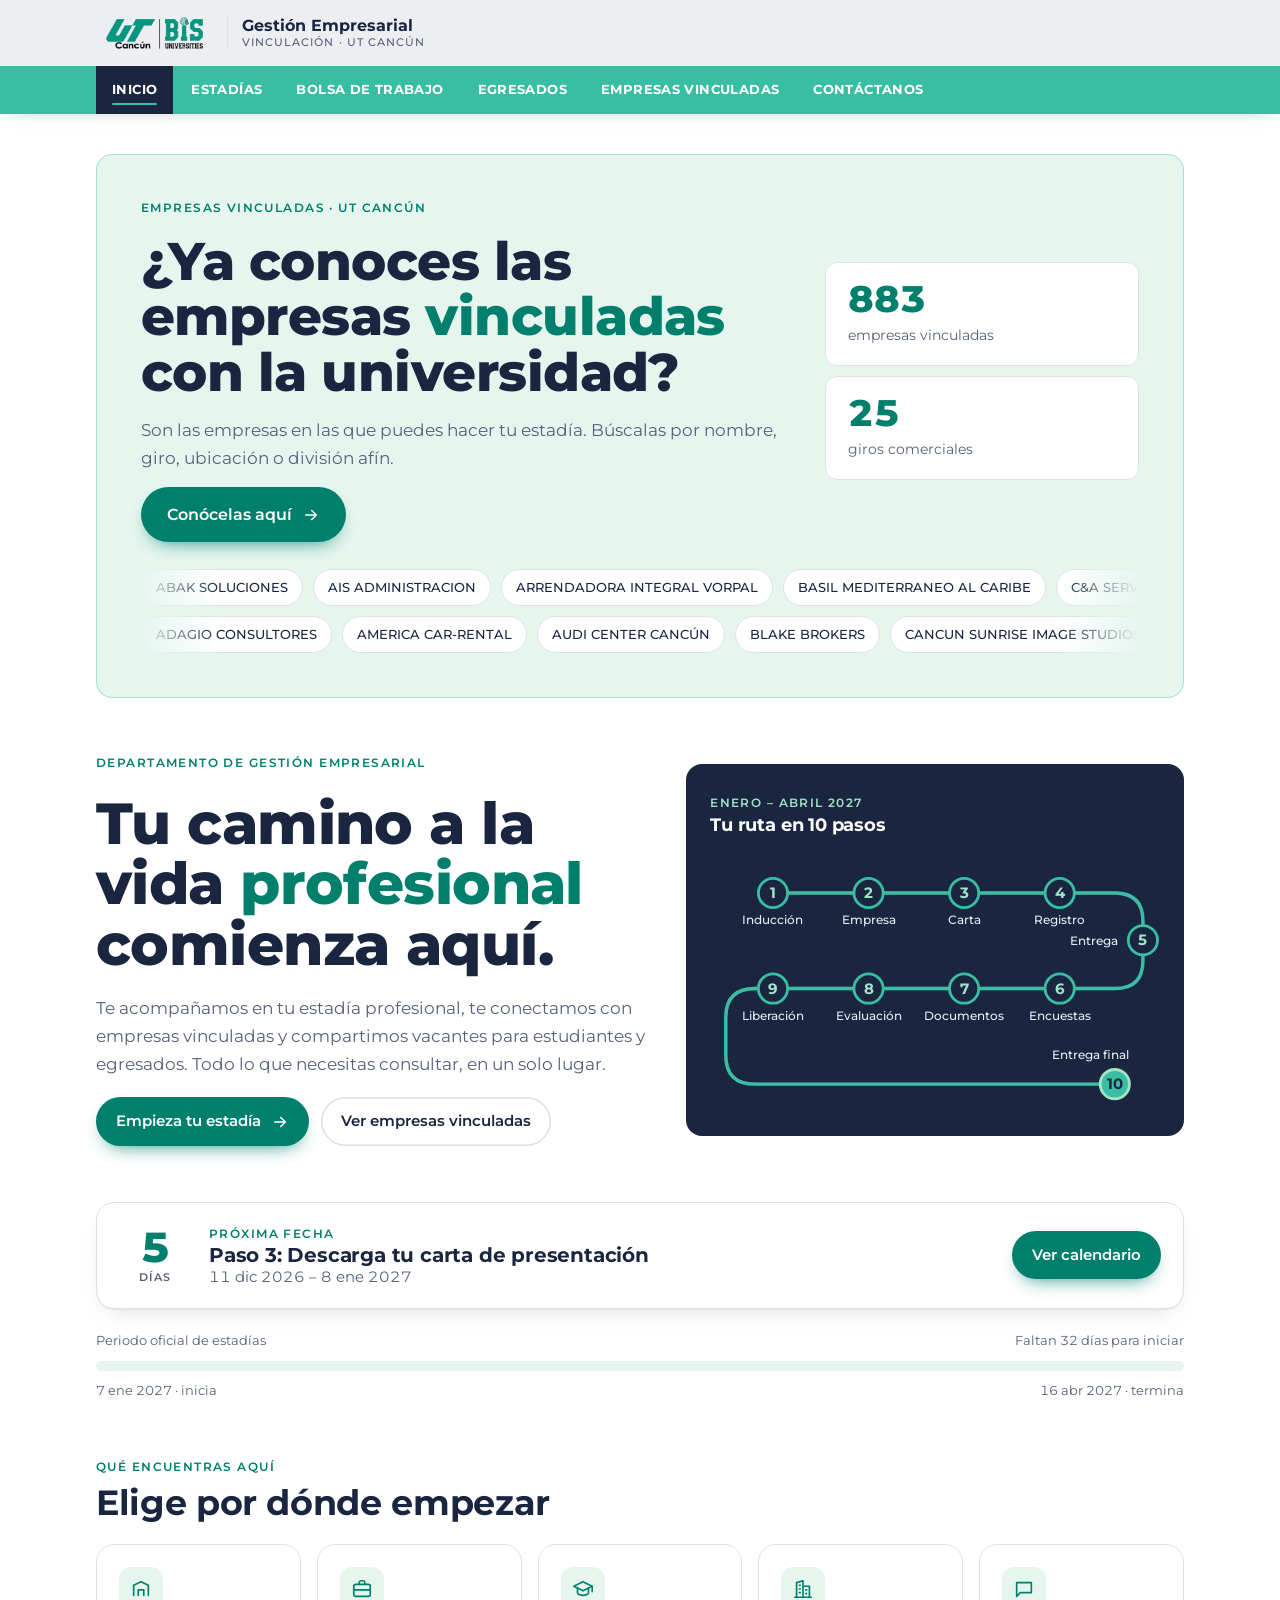
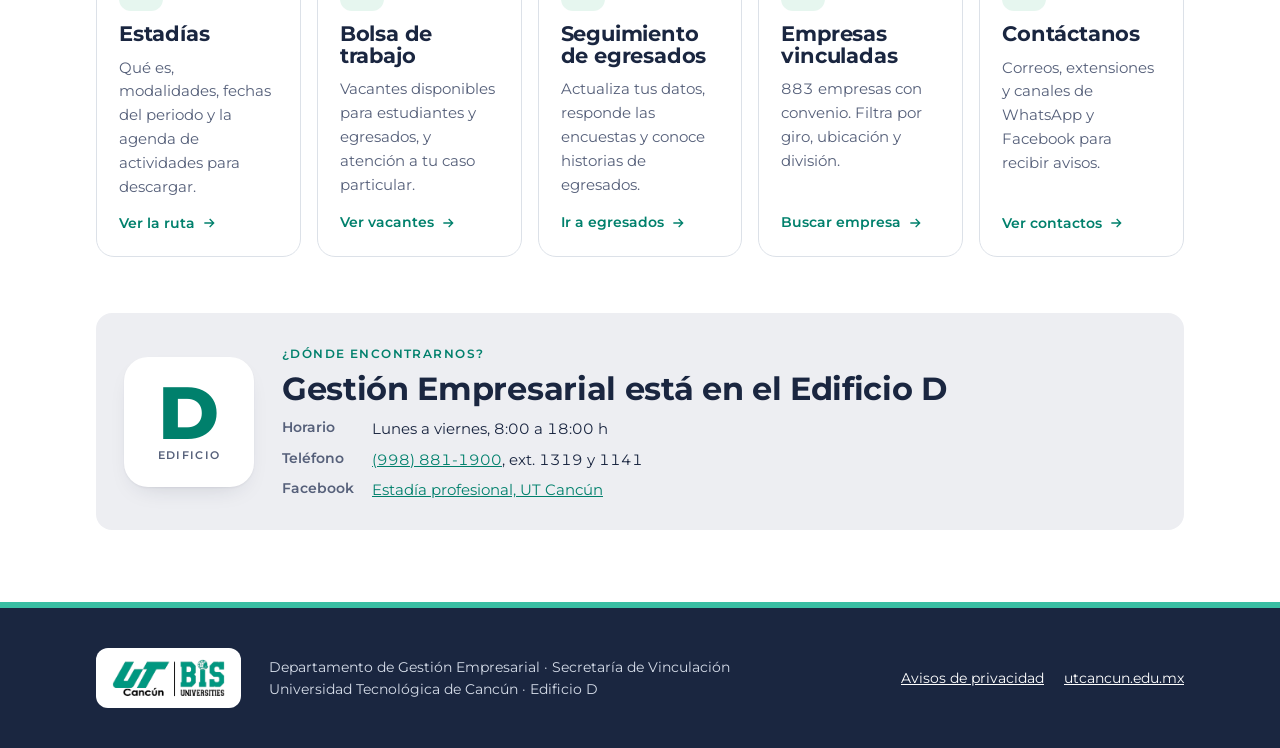
==== commit 7cf50623: "Add files via upload" ====
--- a/index.html
+++ b/index.html
@@ -9,7 +9,7 @@
 <link rel="preconnect" href="https://fonts.gstatic.com" crossorigin>
 <link rel="stylesheet" href="https://fonts.googleapis.com/css2?family=Montserrat:wght@400;500;600;700;800&display=swap">
 <link rel="icon" type="image/png" href="img/logo-ut-cancun.png">
-<link rel="stylesheet" href="css/styles.css?v=20261109h">
+<link rel="stylesheet" href="css/styles.css?v=202611131300">
 </head>
 <body>
 <header class="top">
@@ -537,8 +537,8 @@
 </div>
 <div class="toast" id="toast" role="status" aria-live="polite"></div>
 
-<script src="js/datos.js?v=20261109h"></script>
-<script src="js/empresas.js?v=20261109h"></script>
-<script src="js/app.js?v=20261109h"></script>
+<script src="js/datos.js?v=202611131300"></script>
+<script src="js/empresas.js?v=202611131300"></script>
+<script src="js/app.js?v=202611131300"></script>
 </body>
 </html>
--- a/css/styles.css
+++ b/css/styles.css
@@ -0,0 +1,478 @@
+/* Layout: una sola página con vistas por pestaña; cabecera fija, contenido en columna de 1120px,
+   la "ruta" de 10 pasos es el hilo visual que conecta Inicio y Estadías. */
+:root{
+  /* Paleta tomada de utcancun.edu.mx: cabecera gris, barra verde menta, submenú azul marino, verde del logotipo */
+  --paper:#FFFFFF; --band:#EDEEF2; --surface:#FFFFFF; --mist:#E6F6EF; --line:#DCE1E8;
+  --ink:#1A2640; --muted:#56607A;
+  --green:#39BEA3; --green-ink:#00806C; --mint:#A2E3C5;
+  --navy:#1A2640; --navy-soft:#E9EDF4; --navy-2:#24334F;
+  --on-accent:#FFFFFF; --logo-bg:transparent;
+  /* Colores de división (provisionales, sustituir por los oficiales) */
+  --div-eca:#2B5BA8; --div-ing:#6A4BB8; --div-tur:#0E8F7A; --div-gas:#C0531A;
+  --f-display:"Montserrat",system-ui,-apple-system,"Segoe UI",sans-serif;
+  --f-body:"Montserrat",system-ui,-apple-system,"Segoe UI",sans-serif;
+  --r:12px; --ease:cubic-bezier(.22,.8,.24,1);
+  --shadow:0 1px 2px rgba(26,38,64,.06),0 10px 26px -14px rgba(26,38,64,.22);
+}
+/* Diseño solo en tema claro: el fondo es siempre blanco */
+:root{color-scheme:light}
+
+*{box-sizing:border-box}
+[hidden]{display:none!important}
+html{scroll-behavior:smooth}
+body{margin:0;background:var(--paper);color:var(--ink);font-family:var(--f-body);font-size:15.5px;line-height:1.6;-webkit-font-smoothing:antialiased}
+body::before{content:"";position:fixed;inset:0 0 auto;height:env(safe-area-inset-top,0px);z-index:60;background:var(--band)}
+h1,h2,h3,h4{font-family:var(--f-display);line-height:1.05;margin:0;text-wrap:balance;letter-spacing:-.01em}
+p{margin:0}
+a{color:var(--green-ink)}
+button{font:inherit;color:inherit}
+:focus-visible{outline:3px solid var(--green);outline-offset:2px;border-radius:6px}
+.wrap{max-width:1120px;margin:0 auto;padding-left:max(16px,env(safe-area-inset-left,0px));padding-right:max(16px,env(safe-area-inset-right,0px))}
+.eyebrow{font-size:.74rem;font-weight:600;letter-spacing:.12em;text-transform:uppercase;color:var(--green-ink)}
+.lead{font-size:1.08rem;color:var(--muted);max-width:60ch}
+.muted{color:var(--muted)}
+.num{font-variant-numeric:tabular-nums}
+
+/* ---------- Cabecera (misma estructura que utcancun.edu.mx) ---------- */
+.top{position:sticky;top:env(safe-area-inset-top,0px);z-index:50;box-shadow:0 6px 18px -14px rgba(26,38,64,.5);transition:transform .5s var(--ease),box-shadow .5s var(--ease);will-change:transform}
+.top.is-hidden{transform:translateY(calc(-100% - 12px));box-shadow:none}
+.top .bar{background:var(--band)}
+.top .bar .wrap{display:flex;align-items:center;gap:16px;min-height:66px}
+.brand{display:flex;align-items:center;gap:14px;text-decoration:none;color:var(--ink);flex:none}
+.brand .chip{background:var(--logo-bg);border-radius:8px;padding:4px 6px;display:flex}
+.brand img{height:38px;width:auto;display:block}
+.brand .dept{font-family:var(--f-display);font-weight:700;font-size:1rem;line-height:1;display:flex;flex-direction:column;gap:4px;padding-left:14px;border-left:1px solid var(--line)}
+.brand .dept small{font-weight:500;font-size:.66rem;letter-spacing:.1em;text-transform:uppercase;color:var(--muted)}
+.navbar{background:var(--green)}
+.nav{display:flex;gap:2px;min-height:48px;align-items:stretch}
+.nav a{position:relative;display:flex;align-items:center;padding:0 16px;text-decoration:none;color:#fff;font-weight:700;font-size:.8rem;letter-spacing:.03em;text-transform:uppercase;transition:background .25s}
+.nav a:hover{background:rgba(26,38,64,.14)}
+.nav a[aria-current="page"]{background:var(--navy)}
+.nav a::after{content:"";position:absolute;left:16px;right:16px;bottom:9px;height:2px;border-radius:2px;background:var(--green);transform:scaleX(0);transform-origin:left;transition:transform .4s var(--ease)}
+.nav a[aria-current="page"]::after{transform:scaleX(1)}
+.burger{display:none;margin-left:auto;background:var(--green);border:0;border-radius:8px;width:44px;height:44px;cursor:pointer;align-items:center;justify-content:center}
+.burger span{display:block;width:18px;height:2px;background:#fff;border-radius:2px;position:relative;transition:transform .3s var(--ease),background .2s}
+.burger span::before,.burger span::after{content:"";position:absolute;left:0;width:18px;height:2px;background:#fff;border-radius:2px;transition:transform .3s var(--ease)}
+.burger span::before{top:-6px}.burger span::after{top:6px}
+.burger[aria-expanded="true"] span{background:transparent}
+.burger[aria-expanded="true"] span::before{transform:translateY(6px) rotate(45deg)}
+.burger[aria-expanded="true"] span::after{transform:translateY(-6px) rotate(-45deg)}
+@media (max-width:900px){
+  .hero{grid-template-columns:1fr}
+  .burger{display:flex}
+  .navbar .wrap{padding-left:0;padding-right:0}
+  .nav{flex-direction:column;min-height:0;max-height:0;overflow:hidden;transition:max-height .45s var(--ease)}
+  .nav.open{max-height:360px}
+  .nav a{padding:15px max(16px,env(safe-area-inset-left,0px));font-size:.86rem;border-top:1px solid rgba(255,255,255,.2)}
+  .nav a::after{display:none}
+}
+@media (max-width:460px){.brand .dept{display:none}}
+
+/* ---------- Vistas y animación ---------- */
+main{min-height:60vh}
+.view{padding-block:40px 72px}
+.view.enter .rise{animation:rise .7s var(--ease) both;animation-delay:calc(var(--i,0) * 70ms)}
+@keyframes rise{from{opacity:0;transform:translateY(18px)}to{opacity:1;transform:none}}
+@media (prefers-reduced-motion:reduce){*,*::before,*::after{animation:none!important;transition:none!important}html{scroll-behavior:auto}}
+
+.section{display:grid;gap:22px;margin-top:56px}
+.section-head{display:grid;gap:8px;max-width:70ch}
+.section-head h2{font-size:clamp(1.6rem,3.2vw,2.2rem)}
+
+.btn{display:inline-flex;align-items:center;gap:10px;padding:12px 20px;border-radius:999px;font-weight:600;font-size:.95rem;text-decoration:none;border:0;cursor:pointer;transition:transform .25s var(--ease),box-shadow .25s,background .25s}
+.btn:hover{transform:translateY(-2px)}
+.btn-primary{background:var(--green-ink);color:var(--on-accent);box-shadow:0 8px 20px -10px var(--green-ink)}
+.btn-wine{background:var(--navy);color:#fff}
+.btn-ghost{background:transparent;color:var(--ink);box-shadow:inset 0 0 0 1.5px var(--line)}
+.btn-ghost:hover{box-shadow:inset 0 0 0 1.5px var(--green)}
+.btn svg{width:18px;height:18px;flex:none}
+.actions{display:flex;flex-wrap:wrap;gap:12px}
+
+.card{background:var(--surface);border:1px solid var(--line);border-radius:var(--r);padding:22px}
+.grid{display:grid;gap:16px}
+.g2{grid-template-columns:repeat(auto-fit,minmax(min(100%,300px),1fr))}
+.g3{grid-template-columns:repeat(auto-fit,minmax(min(100%,240px),1fr))}
+.g4{grid-template-columns:repeat(auto-fit,minmax(min(100%,220px),1fr))}
+
+/* ---------- Inicio ---------- */
+/* Apertura: empresas vinculadas */
+.intro{display:grid;grid-template-columns:minmax(0,1fr);gap:26px;padding:clamp(24px,4vw,44px);border-radius:16px;background:var(--mist);border:1px solid color-mix(in srgb,var(--green) 35%,transparent);overflow:hidden}
+.intro-top{display:grid;grid-template-columns:minmax(0,1.35fr) minmax(0,.65fr);gap:32px;align-items:center}
+.intro-copy{display:grid;gap:16px;min-width:0}
+.intro h1{font-size:clamp(2rem,4.6vw,3.3rem);font-weight:800}
+.intro h1 em{font-style:normal;color:var(--green-ink)}
+.intro .btn{justify-self:start;padding:15px 26px;font-size:1rem}
+.intro-stats{display:grid;gap:10px}
+.intro-stats div{display:flex;flex-direction:column;gap:6px;padding:18px 22px;border-radius:12px;background:var(--surface);border:1px solid var(--line)}
+.intro-stats b{font-family:var(--f-display);font-weight:800;font-size:2.3rem;line-height:1;color:var(--green-ink);white-space:nowrap}
+.intro-stats span{font-size:.9rem;color:var(--muted)}
+@media (max-width:800px){.intro-top{grid-template-columns:minmax(0,1fr)}.intro-stats{grid-template-columns:repeat(2,minmax(0,1fr))}.intro-stats div{gap:4px;padding:14px 16px}.intro-stats span{font-size:.78rem;line-height:1.3}}
+@media (max-width:420px){.intro-stats b{font-size:1.7rem}}
+.ticker{display:grid;gap:10px;min-width:0;overflow:hidden;-webkit-mask-image:linear-gradient(90deg,transparent,#000 8%,#000 92%,transparent);mask-image:linear-gradient(90deg,transparent,#000 8%,#000 92%,transparent);pointer-events:none}
+.ticker-row{display:flex;width:max-content;gap:10px;animation:tick var(--dur,95s) linear infinite !important;animation-play-state:running !important}
+.ticker-row.rev{animation-direction:reverse}
+.ticker-row span{white-space:nowrap;font-size:.82rem;font-weight:500;padding:7px 14px;border-radius:999px;background:var(--surface);border:1px solid var(--line);color:var(--ink);user-select:none}
+@keyframes tick{from{transform:translateX(0)}to{transform:translateX(-50%)}}
+
+.hero{display:grid;grid-template-columns:1.05fr .95fr;gap:40px;align-items:center}
+@media (max-width:900px){.hero{grid-template-columns:minmax(0,1fr);gap:28px}}
+.hero .hero-title{font-size:clamp(2.1rem,5vw,3.6rem);font-weight:800}
+.hero .hero-title em{font-style:normal;color:var(--green-ink)}
+.hero-copy{display:grid;gap:20px;min-width:0}
+.route-card{position:relative;background:var(--navy);color:#E8EDF6;border-radius:16px;padding:26px 24px 22px;overflow:hidden;min-width:0}
+.route-card h3{font-size:1.15rem;color:#fff}
+.route-card .eyebrow{color:var(--mint)}
+.route-svg{width:100%;height:auto;display:block;margin-top:14px}
+.route-svg .track{fill:none;stroke:rgba(255,255,255,.16);stroke-width:3}
+.route-svg .draw{fill:none;stroke:var(--green);stroke-width:3;stroke-linecap:round;stroke-dasharray:var(--len);stroke-dashoffset:var(--len)}
+.view.enter .route-svg .draw{animation:draw 2.4s .3s var(--ease) forwards}
+.route-card.replay .route-svg .draw{animation:draw 2.4s .1s var(--ease) forwards}
+.route-card{cursor:default}
+@keyframes draw{to{stroke-dashoffset:0}}
+.route-svg .stop circle{fill:var(--navy);stroke:var(--green);stroke-width:2.5}
+.route-svg .stop.final circle{fill:var(--green);stroke:var(--mint)}
+.route-svg .stop.final text.n{fill:var(--navy)}
+.route-svg .stop text{fill:#E8EDF6;font-family:var(--f-body);font-size:11px;font-weight:500}
+.route-svg .stop text.n{fill:var(--mint);font-family:var(--f-display);font-size:13px;font-weight:700}
+.route-svg .stop{opacity:1}
+.view.enter .route-svg .stop,.route-card.replay .route-svg .stop{animation:pop .5s var(--ease) both;animation-delay:calc(.35s + var(--k) * 210ms)}
+.route-card.replay .route-svg .stop{animation-delay:calc(.15s + var(--k) * 210ms)}
+@keyframes pop{from{opacity:0;transform:scale(.6)}to{opacity:1;transform:none}}
+.route-svg .stop{transform-box:fill-box;transform-origin:center}
+@media (prefers-reduced-motion:reduce){.route-svg .draw{stroke-dashoffset:0}}
+
+.next{display:grid;grid-template-columns:auto 1fr auto;gap:18px;align-items:center;background:var(--surface);border:1px solid var(--line);border-radius:18px;padding:18px 22px;box-shadow:var(--shadow)}
+.next .days{font-family:var(--f-display);font-weight:800;font-size:2.6rem;line-height:.9;color:var(--green-ink);text-align:center;min-width:72px}
+.next .days small{display:block;font-family:var(--f-body);font-size:.7rem;font-weight:600;letter-spacing:.08em;text-transform:uppercase;color:var(--muted);margin-top:6px}
+.next h3{font-size:1.25rem}
+.next .meta{color:var(--muted);font-size:.92rem}
+@media (max-width:620px){.next{grid-template-columns:auto 1fr}.next .btn{grid-column:1/-1;justify-content:center}}
+
+.period{display:grid;gap:10px}
+.period-bar{position:relative;height:10px;border-radius:99px;background:var(--mist);overflow:hidden}
+.period-bar i{position:absolute;inset:0 auto 0 0;border-radius:99px;background:var(--green);width:var(--p,0%);transition:width 1.4s var(--ease)}
+.period-labels{display:flex;justify-content:space-between;font-size:.8rem;color:var(--muted);gap:12px;flex-wrap:wrap}
+
+.door{display:grid;gap:12px;text-decoration:none;color:var(--ink);background:var(--surface);border:1px solid var(--line);border-radius:18px;padding:22px;transition:transform .35s var(--ease),box-shadow .35s,border-color .35s}
+.door:hover{transform:translateY(-4px);box-shadow:var(--shadow);border-color:var(--green)}
+.door .ico{width:44px;height:44px;border-radius:12px;display:grid;place-items:center;background:var(--mist);color:var(--green-ink)}
+.door .ico svg{width:22px;height:22px}
+.door h3{font-size:1.3rem}
+.door p{color:var(--muted);font-size:.93rem}
+.door .go{font-weight:600;font-size:.88rem;color:var(--green-ink);display:flex;align-items:center;gap:6px}
+.door .go svg{width:16px;height:16px;transition:transform .3s var(--ease)}
+.door:hover .go svg{transform:translateX(4px)}
+
+.find{display:grid;grid-template-columns:auto 1fr;gap:28px;align-items:center;background:var(--band);border-radius:16px;padding:28px}
+.find .building{font-family:var(--f-display);font-weight:800;font-size:4.6rem;line-height:.85;color:var(--green-ink);display:grid;place-items:center;text-align:center;width:130px;height:130px;border-radius:24px;background:var(--surface);box-shadow:var(--shadow)}
+.find .building small{display:block;font-size:.66rem;line-height:1;font-family:var(--f-body);font-weight:600;letter-spacing:.12em;text-transform:uppercase;color:var(--muted);margin-top:6px}
+.find dl{display:grid;grid-template-columns:auto 1fr;gap:6px 18px;margin:12px 0 0}
+.find dt{font-weight:600;font-size:.85rem;color:var(--muted)}
+.find dd{margin:0;font-size:.95rem}
+@media (max-width:560px){.find{grid-template-columns:1fr}.find .building{width:100px;height:100px;font-size:3.6rem}}
+
+/* ---------- Estadías ---------- */
+.page-hero{display:grid;gap:14px;max-width:780px}
+.page-hero h1{font-size:clamp(2.2rem,5.4vw,3.6rem);font-weight:800}
+.stats{display:grid;grid-template-columns:repeat(auto-fit,minmax(min(100%,190px),1fr));gap:14px}
+.stat{background:var(--surface);border:1px solid var(--line);border-radius:16px;padding:18px 20px}
+.stat b{display:block;font-family:var(--f-display);font-weight:800;font-size:2.4rem;line-height:1;color:var(--green-ink)}
+.stat span{font-size:.86rem;color:var(--muted)}
+.stat.wine b{color:var(--ink)}
+
+.mode{display:grid;gap:10px;padding:22px;border-radius:16px;background:var(--surface);border:1px solid var(--line)}
+.mode .k{font-family:var(--f-display);font-weight:800;font-size:2rem;color:var(--green-ink);line-height:1}
+.mode h3{font-size:1.15rem}
+.mode p{color:var(--muted);font-size:.92rem}
+.mode.alt .k{color:var(--navy)}
+
+.timeline{position:relative;display:grid;gap:12px;padding-left:34px}
+.timeline::before{content:"";position:absolute;left:13px;top:8px;bottom:8px;width:2px;background:var(--line)}
+.step{position:relative;display:grid;grid-template-columns:1fr auto;gap:6px 18px;align-items:start;background:var(--surface);border:1px solid var(--line);border-radius:14px;padding:16px 18px;transition:border-color .3s,background .3s}
+.step::before{content:attr(data-n);position:absolute;left:-34px;top:14px;width:28px;height:28px;border-radius:50%;background:var(--surface);border:2px solid var(--green);color:var(--green-ink);font-family:var(--f-display);font-weight:700;font-size:.85rem;display:grid;place-items:center;transition:background .3s,color .3s}
+.step.milestone{background:var(--navy-soft);border-color:transparent}
+.step.milestone::before{content:"";border-color:var(--navy);background:var(--navy);width:14px;height:14px;left:-27px;top:20px}
+.step.now{border-color:var(--green);box-shadow:0 0 0 4px color-mix(in srgb,var(--green) 18%,transparent)}
+.step.past{opacity:.62}
+.step.past::before{background:var(--green);color:var(--on-accent)}
+.step h4{font-size:1.06rem;font-family:var(--f-display);font-weight:700}
+.step p{grid-column:1/-1;color:var(--muted);font-size:.9rem;max-width:68ch}
+.step .when{font-size:.82rem;font-weight:700;color:var(--green-ink);white-space:nowrap;text-align:right}
+.step .tag{display:inline-block;margin-left:8px;font-size:.68rem;font-weight:600;letter-spacing:.06em;text-transform:uppercase;padding:2px 8px;border-radius:99px;background:var(--green-ink);color:var(--on-accent);vertical-align:middle}
+@media (max-width:560px){.step{grid-template-columns:1fr}.step .when{text-align:left}}
+
+.check{display:grid;gap:8px}
+.check label{display:flex;gap:14px;align-items:center;padding:12px 16px;border-radius:12px;background:var(--surface);border:1px solid var(--line);cursor:pointer;transition:background .25s,border-color .25s}
+.check label:hover{border-color:var(--green)}
+.check input{appearance:none;width:22px;height:22px;flex:none;border-radius:7px;border:2px solid var(--line);background:var(--surface);display:grid;place-items:center;cursor:pointer;transition:background .25s,border-color .25s}
+.check input::after{content:"";width:6px;height:11px;border:solid var(--on-accent);border-width:0 2.5px 2.5px 0;transform:rotate(45deg) scale(0);margin-top:-3px;transition:transform .3s var(--ease)}
+.check input:checked{background:var(--green-ink);border-color:var(--green-ink)}
+.check input:checked::after{transform:rotate(45deg) scale(1)}
+.check label:has(input:checked) span{color:var(--muted);text-decoration:line-through;text-decoration-color:var(--green)}
+.progress-row{display:flex;align-items:center;gap:14px;flex-wrap:wrap}
+.progress-row .period-bar{flex:1;min-width:160px}
+
+.split{display:grid;grid-template-columns:1fr 1fr;gap:16px}
+@media (max-width:760px){.split{grid-template-columns:1fr}}
+.who{border-radius:16px;padding:24px;color:#fff}
+.who.acad{background:var(--navy)}
+.who.ge{background:var(--green-ink)}
+.who h3{font-size:1.35rem;color:#fff}
+.who .sub{font-size:.85rem;opacity:.85;margin-top:4px}
+.who ol{margin:16px 0 0;padding-left:20px;display:grid;gap:6px}
+
+.download{display:grid;grid-template-columns:auto 1fr auto;gap:20px;align-items:center;padding:24px;border-radius:16px;background:var(--navy);color:#fff;border-left:6px solid var(--green)}
+.download .doc{width:64px;height:78px;border-radius:8px;background:#fff;position:relative;box-shadow:0 10px 24px -10px rgba(0,0,0,.5)}
+.download .doc::before{content:"PDF";position:absolute;bottom:10px;left:8px;font-family:var(--f-display);font-weight:800;color:var(--green-ink);font-size:.95rem}
+.download .doc::after{content:"";position:absolute;top:12px;left:8px;right:12px;height:26px;background:repeating-linear-gradient(var(--line) 0 3px,transparent 3px 8px)}
+.download h3{font-size:1.4rem;color:#fff}
+.download p{opacity:.85;font-size:.92rem}
+.download .btn-primary{background:var(--green);color:var(--navy);box-shadow:none}
+@media (max-width:640px){.download{grid-template-columns:auto 1fr}.download .btn{grid-column:1/-1;justify-content:center}}
+
+.forms{display:grid;gap:10px}
+.form-link{display:flex;align-items:center;justify-content:space-between;gap:12px;padding:14px 18px;border-radius:12px;background:var(--surface);border:1px solid var(--line);text-decoration:none;color:var(--ink);font-weight:500;transition:border-color .25s,transform .25s var(--ease)}
+.form-link:hover{border-color:var(--green);transform:translateX(4px)}
+.form-link small{display:block;color:var(--muted);font-weight:400;font-size:.82rem}
+.form-link svg{width:18px;height:18px;color:var(--green-ink);flex:none}
+
+details.faq{background:var(--surface);border:1px solid var(--line);border-radius:14px;padding:0 18px}
+details.faq summary{cursor:pointer;list-style:none;padding:16px 0;font-weight:600;display:flex;justify-content:space-between;gap:12px;align-items:center}
+details.faq summary::-webkit-details-marker{display:none}
+details.faq summary::after{content:"+";font-family:var(--f-display);font-size:1.4rem;color:var(--green-ink);transition:transform .3s var(--ease)}
+details.faq[open] summary::after{transform:rotate(45deg)}
+details.faq .body{padding:0 0 18px;color:var(--muted);font-size:.93rem;display:grid;gap:8px}
+details.faq ul{margin:0;padding-left:20px;display:grid;gap:4px}
+
+/* ---------- Bolsa ---------- */
+.chips{display:flex;flex-wrap:wrap;gap:8px}
+.chip-btn{border:1.5px solid var(--line);background:var(--surface);border-radius:999px;padding:7px 14px;font-size:.86rem;font-weight:500;cursor:pointer;display:inline-flex;align-items:center;gap:8px;transition:background .25s,border-color .25s,color .25s}
+.chip-btn .dot{width:9px;height:9px;border-radius:50%;background:var(--c,var(--green))}
+.chip-btn[aria-pressed="true"]{background:var(--c,var(--green-ink));border-color:var(--c,var(--green-ink));color:#fff}
+.chip-btn[aria-pressed="true"] .dot{background:#fff}
+.vac{display:grid;gap:12px;align-content:start;padding:20px;border-radius:16px;background:var(--surface);border:1px solid var(--line);border-top:4px solid var(--c);transition:transform .35s var(--ease),box-shadow .35s}
+.vac:hover{transform:translateY(-3px);box-shadow:var(--shadow)}
+.vac h3{font-size:1.2rem}
+.vac .co{font-weight:500}
+.vac .facts{display:flex;flex-wrap:wrap;gap:6px}
+.pill{font-size:.76rem;padding:3px 10px;border-radius:99px;background:var(--mist);color:var(--ink)}
+.pill.div{background:color-mix(in srgb,var(--c) 14%,transparent);color:var(--ink)}
+.pill.ex{background:var(--navy-soft);color:var(--ink);font-weight:600}
+.vac .btn{justify-self:start;padding:9px 16px;font-size:.88rem}
+.vac .facts{align-items:center}
+.vac .pub{display:block;font-weight:400;font-size:.76rem;color:var(--muted);margin-top:2px}
+#vacList{grid-template-columns:repeat(auto-fill,minmax(min(100%,250px),1fr));align-items:start}
+/* Cartel de la vacante: completo, sin recortes */
+.vac.has-flyer{padding:0;gap:0;overflow:hidden}
+.vac-info{display:grid;gap:12px;align-content:start}
+.vac.has-flyer .vac-info{padding:18px 18px 20px}
+.flyer{position:relative;display:block;width:100%;aspect-ratio:4/5;padding:12px;border:0;border-bottom:1px solid var(--line);background:var(--band);cursor:zoom-in;overflow:hidden}
+.flyer img{width:100%;height:100%;object-fit:contain;display:block;border-radius:6px;transition:transform .6s var(--ease)}
+.flyer:hover img{transform:scale(1.035)}
+.flyer .zoom{position:absolute;right:12px;bottom:12px;display:inline-flex;align-items:center;gap:6px;padding:6px 12px;border-radius:999px;background:rgba(26,38,64,.88);color:#fff;font-size:.76rem;font-weight:600;opacity:0;transform:translateY(6px);transition:opacity .3s,transform .35s var(--ease)}
+.flyer .zoom svg{width:14px;height:14px}
+.flyer:hover .zoom,.flyer:focus-visible .zoom{opacity:1;transform:none}
+@media (hover:none){.flyer .zoom{opacity:1;transform:none}}
+/* Visor a pantalla completa */
+.lightbox{border:0;padding:0;background:transparent;max-width:min(94vw,920px);max-height:94vh;overflow:visible;color:#fff}
+.lightbox::backdrop{background:rgba(15,22,38,.78);backdrop-filter:blur(4px)}
+.lightbox[open]{animation:lbIn .35s var(--ease) both}
+.lightbox[open]::backdrop{animation:lbFade .35s ease both}
+.lightbox.closing{animation:lbOut .22s ease both}
+@keyframes lbIn{from{opacity:0;transform:scale(.96) translateY(10px)}to{opacity:1;transform:none}}
+@keyframes lbOut{to{opacity:0;transform:scale(.97)}}
+@keyframes lbFade{from{opacity:0}to{opacity:1}}
+.lightbox img{display:block;max-width:100%;max-height:84vh;margin:0 auto;border-radius:12px;box-shadow:0 20px 50px -20px rgba(0,0,0,.6)}
+.lightbox p{text-align:center;font-size:.9rem;font-weight:500;margin-top:12px;color:#fff}
+.lb-close{position:absolute;top:-14px;right:-14px;width:40px;height:40px;border-radius:50%;border:0;background:#fff;color:var(--navy);display:grid;place-items:center;cursor:pointer;box-shadow:0 6px 16px -6px rgba(0,0,0,.5);transition:transform .25s var(--ease)}
+.lb-close:hover{transform:rotate(90deg)}
+.lb-close svg{width:18px;height:18px}
+@media (max-width:560px){.lb-close{top:-48px;right:0}}
+.vac .pay{font-weight:700;color:var(--green-ink);font-size:.98rem}
+.vac-more{border-top:1px solid var(--line);padding-top:4px}
+.vac-more summary{cursor:pointer;list-style:none;display:flex;justify-content:space-between;align-items:center;padding:8px 0;font-weight:600;font-size:.9rem;color:var(--green-ink)}
+.vac-more summary::-webkit-details-marker{display:none}
+.vac-more summary::after{content:"+";font-size:1.3rem;line-height:1;transition:transform .3s var(--ease)}
+.vac-more[open] summary::after{transform:rotate(45deg)}
+.vac-more[open] .vac-body{animation:fadeIn .4s var(--ease) both}
+.vac-body{display:grid;gap:12px;padding:4px 0 8px}
+.vac-block h4{font-size:.74rem;font-weight:700;letter-spacing:.08em;text-transform:uppercase;color:var(--muted);margin-bottom:4px}
+.vac-block ul{margin:0;padding-left:18px;display:grid;gap:3px;font-size:.88rem;line-height:1.45}
+.vac-foot{display:grid;gap:6px;margin-top:auto}
+.empty{padding:40px 20px;text-align:center;border:1.5px dashed var(--line);border-radius:16px;color:var(--muted)}
+.cta-band{display:grid;grid-template-columns:1fr auto;gap:20px;align-items:center;padding:26px;border-radius:16px;background:var(--band)}
+.cta-band h3{font-size:1.4rem}
+@media (max-width:640px){.cta-band{grid-template-columns:1fr}}
+
+/* ---------- Empresas ---------- */
+.notice{display:grid;grid-template-columns:auto 1fr;gap:16px;align-items:start;padding:18px 20px;border-radius:16px;background:var(--mist);border:1px solid color-mix(in srgb,var(--green) 45%,transparent)}
+.notice svg{width:26px;height:26px;color:var(--green-ink);flex:none;margin-top:2px}
+.notice b{color:var(--ink)}
+.unlinked{display:flex;justify-content:space-between;align-items:center;gap:16px;flex-wrap:wrap;padding:18px 22px;border-radius:16px;background:var(--navy);color:#fff}
+.unlinked h3{font-size:1.2rem;color:#fff}
+.unlinked p{opacity:.85;font-size:.9rem}
+.unlinked .btn{background:var(--green);color:var(--navy)}
+.tools{position:sticky;top:calc(env(safe-area-inset-top,0px) + 124px);transition:top .5s var(--ease);z-index:20;display:grid;gap:12px;padding:16px;background:color-mix(in srgb,var(--paper) 94%,transparent);backdrop-filter:blur(8px);border:1px solid var(--line);border-radius:16px}
+.tools-row{display:grid;grid-template-columns:2fr 1fr 1fr;gap:10px}
+body.header-hidden .tools{top:calc(env(safe-area-inset-top,0px) + 12px)}
+@media (max-width:760px){.tools{position:static}.tools-row{grid-template-columns:1fr}}
+.field{display:grid;gap:4px;min-width:0}
+.field label{font-size:.74rem;font-weight:600;letter-spacing:.06em;text-transform:uppercase;color:var(--muted)}
+.field input,.field select{width:100%;padding:11px 14px;border-radius:10px;border:1.5px solid var(--line);background:var(--surface);color:var(--ink);font:inherit;font-size:.95rem;transition:border-color .25s}
+.field input:focus,.field select:focus{outline:none;border-color:var(--green)}
+.result-meta{display:flex;justify-content:space-between;gap:12px;flex-wrap:wrap;align-items:center;font-size:.88rem;color:var(--muted)}
+.result-meta b{color:var(--ink)}
+.linkbtn{background:none;border:0;color:var(--green-ink);font-weight:600;cursor:pointer;padding:4px}
+.co-list{display:grid;grid-template-columns:repeat(auto-fill,minmax(min(100%,300px),1fr));gap:12px}
+.co-card{display:grid;gap:8px;align-content:start;padding:16px 18px;border-radius:14px;background:var(--surface);border:1px solid var(--line);animation:fadeIn .45s var(--ease) both;animation-delay:calc(var(--i,0) * 18ms);transition:border-color .25s,box-shadow .25s}
+.co-card:hover{border-color:var(--green);box-shadow:var(--shadow)}
+@keyframes fadeIn{from{opacity:0;transform:translateY(8px)}to{opacity:1;transform:none}}
+.co-card h3{font-family:var(--f-body);font-weight:600;font-size:.97rem;line-height:1.3;overflow-wrap:anywhere}
+.co-card .giro{font-size:.8rem;color:var(--muted);line-height:1.45;text-transform:uppercase;letter-spacing:.02em}
+.co-card .row{display:flex;flex-wrap:wrap;gap:6px;align-items:center}
+.divdots{display:flex;gap:4px;margin-left:auto}
+.divdots i{width:10px;height:10px;border-radius:50%;background:var(--c)}
+.legend{display:flex;flex-wrap:wrap;gap:14px;font-size:.82rem;color:var(--muted)}
+.legend span{display:inline-flex;align-items:center;gap:6px}
+.legend i{width:10px;height:10px;border-radius:50%;background:var(--c)}
+.more{justify-self:center}
+
+/* ---------- Vincular ---------- */
+.flow{display:grid;grid-template-columns:repeat(7,1fr);gap:10px;counter-reset:f}
+.flow li{list-style:none;display:grid;gap:10px;align-content:start;position:relative}
+.flow .n{width:52px;height:52px;border-radius:14px;background:var(--green-ink);color:var(--on-accent);display:grid;place-items:center;font-family:var(--f-display);font-weight:800;font-size:1.3rem;position:relative;z-index:1}
+.flow li:last-child .n{background:var(--navy);box-shadow:inset 0 0 0 3px var(--green)}
+.flow li:not(:last-child)::after{content:"";position:absolute;top:25px;left:52px;right:-10px;height:2px;background:var(--green);opacity:.5}
+.flow p{font-size:.88rem;color:var(--ink)}
+.flow p small{display:block;color:var(--muted);font-size:.8rem;margin-top:2px}
+@media (max-width:900px){.flow{grid-template-columns:1fr;padding:0}.flow li{grid-template-columns:52px 1fr;align-items:center;gap:14px}.flow li:not(:last-child)::after{left:25px;top:52px;bottom:-10px;right:auto;width:2px;height:auto}}
+.flow ol{margin:0;padding:0}
+.window{display:grid;grid-template-columns:auto 1fr;gap:18px;align-items:center;padding:22px 26px;border-radius:16px;background:var(--navy);color:#fff;border-left:6px solid var(--green)}
+.window b{font-family:var(--f-display);font-weight:800;font-size:clamp(1.5rem,3.6vw,2.2rem);line-height:1}
+.window span{opacity:.9;font-size:.92rem}
+@media (max-width:560px){.window{grid-template-columns:1fr}}
+.back{display:inline-flex;align-items:center;gap:6px;color:var(--green-ink);text-decoration:none;font-weight:600;font-size:.9rem}
+.back svg{width:16px;height:16px}
+
+/* ---------- Contacto ---------- */
+.qr{display:grid;gap:12px;justify-items:center;text-align:center;padding:22px 18px;border-radius:18px;background:var(--surface);border:1px solid var(--line);text-decoration:none;color:var(--ink);transition:transform .35s var(--ease),box-shadow .35s}
+.qr:hover{transform:translateY(-4px);box-shadow:var(--shadow)}
+.qr img{width:150px;height:150px;border-radius:10px;background:#fff;padding:8px}
+.qr b{font-family:var(--f-display);font-size:1.05rem}
+.qr .kind{font-size:.72rem;font-weight:600;letter-spacing:.1em;text-transform:uppercase;color:var(--c)}
+.qr small{color:var(--muted);font-size:.82rem}
+.qr-group{display:grid;gap:12px}
+.qr-group h3{font-size:1.2rem}
+.person{display:grid;gap:10px;align-content:start;padding:20px;border-radius:16px;background:var(--surface);border:1px solid var(--line)}
+.person .role{font-size:.72rem;font-weight:600;letter-spacing:.1em;text-transform:uppercase;color:var(--c,var(--green-ink))}
+.person h3{font-family:var(--f-body);font-weight:600;font-size:1.02rem}
+.person.feature{border-color:var(--green);background:color-mix(in srgb,var(--green) 6%,var(--surface))}
+.line{display:flex;align-items:center;gap:8px;min-width:0}
+.line a{flex:1;min-width:0;display:flex;align-items:center;gap:8px;text-decoration:none;color:var(--ink);font-size:.9rem;padding:6px 8px;margin:-6px -8px;border-radius:8px;transition:background .2s}
+.line a:hover{background:var(--mist)}
+.line a span{overflow-wrap:break-word;user-select:all}
+.line a span.mail{overflow-wrap:anywhere;word-break:normal}
+.line a .nw{white-space:nowrap}
+.line svg{width:16px;height:16px;color:var(--green-ink);flex:none}
+.copy{flex:none;border:0;background:var(--mist);border-radius:8px;width:32px;height:32px;display:grid;place-items:center;cursor:pointer;color:var(--green-ink);transition:background .2s}
+.copy:hover{background:var(--line)}
+.copy svg{width:15px;height:15px}
+
+footer{background:var(--navy);color:#D5DCE8;border-top:6px solid var(--green)}
+footer .wrap{padding-block:40px;display:grid;grid-template-columns:auto 1fr auto;gap:28px;align-items:center}
+footer .chip{background:#fff;border-radius:12px;padding:8px 12px;display:inline-flex}
+footer img{height:44px;width:auto}
+footer p{font-size:.88rem}
+footer a{color:#fff}
+@media (max-width:760px){footer .wrap{grid-template-columns:1fr}}
+
+.toast{position:fixed;left:50%;bottom:calc(24px + env(safe-area-inset-bottom,0px));transform:translate(-50%,20px);background:var(--ink);color:var(--paper);padding:10px 18px;border-radius:999px;font-size:.88rem;font-weight:500;opacity:0;pointer-events:none;transition:opacity .3s,transform .4s var(--ease);z-index:80}
+.toast.show{opacity:1;transform:translate(-50%,0)}
+.note{font-size:.82rem;color:var(--muted)}
+.vac.has-flyer h3{font-size:1.08rem;line-height:1.2}
+
+/* Avisos de privacidad */
+.priv-list{gap:10px;max-width:860px}
+.priv-meta{max-width:860px}
+details.priv summary{padding:18px 0}
+.priv-head{display:flex;align-items:center;gap:14px;font-family:var(--f-display);font-weight:700;font-size:1.02rem;line-height:1.3}
+.priv-head small{display:block;font-family:var(--f-body);font-weight:600;font-size:.7rem;letter-spacing:.1em;text-transform:uppercase;color:var(--green-ink);margin-bottom:3px}
+.priv-n{flex:none;width:34px;height:34px;border-radius:10px;display:grid;place-items:center;background:var(--mist);color:var(--green-ink);font-family:var(--f-display);font-weight:800;font-size:.95rem;transition:background .3s,color .3s}
+details.priv[open] .priv-n{background:var(--green-ink);color:#fff}
+details.priv[open] .body{animation:fadeIn .4s var(--ease) both}
+details.priv .body p{max-width:72ch;line-height:1.7;color:var(--ink);padding-left:48px}
+@media (max-width:560px){details.priv .body p{padding-left:0}}
+.foot-links{display:flex;flex-wrap:wrap;gap:8px 20px;justify-content:flex-end}
+@media (max-width:760px){.foot-links{justify-content:flex-start}}
+.vac-foot .note a{white-space:nowrap}
+
+/* Ruta vertical en celular */
+.route-svg.vertical{max-width:340px}
+.route-svg.vertical .stop text{font-size:14px}
+.route-svg.vertical .stop text.n{font-size:13px}
+.stat span{text-wrap:pretty}
+
+/* Felicitación al completar el checklist */
+.fireworks{position:fixed;inset:0;width:100vw;height:100vh;z-index:1;pointer-events:none;opacity:0;transition:opacity .4s}
+.fireworks.on{opacity:1}
+.celebrate{position:fixed;inset:0;z-index:95;display:grid;place-items:center;padding-block:24px;padding-left:max(16px,env(safe-area-inset-left,0px));padding-right:max(16px,env(safe-area-inset-right,0px));background:rgba(15,22,38,.62);backdrop-filter:blur(4px);animation:lbFade .35s ease both}
+.celebrate.leaving{animation:lbFade .26s ease reverse both}
+.celebrate.leaving .cel-card{animation:lbOut .26s ease both}
+.cel-card{position:relative;z-index:2;display:grid;justify-items:center;gap:12px;text-align:center;max-width:420px;width:100%;padding:34px 28px 28px;border-radius:20px;background:var(--surface);border-top:6px solid var(--green);box-shadow:0 30px 70px -30px rgba(0,0,0,.6);animation:celIn .6s var(--ease) both}
+.cel-card h2{font-size:clamp(1.9rem,6vw,2.4rem);font-weight:800;color:var(--ink)}
+.cel-card p{color:var(--muted);max-width:34ch}
+.cel-card .btn{margin-top:6px;justify-self:center}
+.cel-badge{width:76px;height:76px;border-radius:50%;background:var(--mist);display:grid;place-items:center;margin-bottom:2px}
+.cel-badge svg{width:52px;height:52px;fill:none;stroke:var(--green-ink);stroke-width:3.2;stroke-linecap:round;stroke-linejoin:round}
+.cel-badge circle{stroke:var(--green);stroke-dasharray:145;stroke-dashoffset:145;animation:celDraw .7s .2s var(--ease) forwards}
+.cel-badge path{stroke-dasharray:36;stroke-dashoffset:36;animation:celDraw .45s .75s var(--ease) forwards}
+@keyframes celIn{from{opacity:0;transform:translateY(16px) scale(.94)}to{opacity:1;transform:none}}
+@keyframes celDraw{to{stroke-dashoffset:0}}
+@media (prefers-reduced-motion:reduce){.cel-badge circle,.cel-badge path{stroke-dashoffset:0}}
+#peopleGE{grid-template-columns:repeat(auto-fit,minmax(min(100%,300px),1fr))}
+
+/* Inicio: 5 accesos en una fila */
+.doors{grid-template-columns:repeat(auto-fit,minmax(min(100%,190px),1fr))}
+/* Seguimiento de egresados: videos */
+.videos{grid-template-columns:repeat(auto-fit,minmax(min(100%,280px),1fr))}
+.video{display:grid;gap:10px;align-content:start}
+.video p{font-size:.92rem;font-weight:500;line-height:1.4}
+.video p strong{font-weight:700;color:var(--ink)}
+.video .video-quote{font-size:.85rem;font-weight:400;color:var(--muted);font-style:italic}
+a.video-frame{display:block}
+.video-frame,.video-iframe{display:block;width:100%;aspect-ratio:16/9;border:0;border-radius:14px;overflow:hidden;background:var(--navy)}
+.video-frame{position:relative;padding:0;cursor:pointer}
+.video-frame img{width:100%;height:100%;object-fit:cover;display:block;transition:transform .6s var(--ease),opacity .3s}
+.video-frame:hover img{transform:scale(1.04);opacity:.92}
+.video-frame .play{position:absolute;inset:auto 14px 14px auto;margin:0;z-index:1;width:52px;height:52px;border-radius:50%;background:rgba(26,38,64,.82);display:grid;place-items:center;transition:transform .35s var(--ease),background .3s}
+.video-frame:hover .play{transform:scale(1.1);background:var(--green-ink)}
+.video-frame .play svg{width:22px;height:22px;fill:#fff;margin-left:3px}
+.door{align-content:start}
+.door{grid-template-rows:auto auto 1fr auto}
+.door .go{align-self:end}
+
+/* Videos de Facebook: portada institucional */
+.video-frame.fb{background:radial-gradient(120% 90% at 85% 15%,rgba(57,190,163,.35),transparent 55%),radial-gradient(90% 80% at 10% 100%,rgba(162,227,197,.18),transparent 60%),var(--navy)}
+.video-frame.fb:hover .play{background:var(--green-ink)}
+.fb-tag{position:absolute;left:12px;top:12px;display:inline-flex;align-items:center;gap:6px;padding:5px 10px;border-radius:999px;background:rgba(255,255,255,.12);color:#fff;font-size:.74rem;font-weight:600;letter-spacing:.02em}
+.fb-tag svg{width:14px;height:14px}
+.video-link{display:inline-flex;align-items:center;gap:6px;font-size:.84rem;font-weight:600;color:var(--green-ink);text-decoration:none}
+.video-link svg{width:14px;height:14px}
+.video-link:hover{text-decoration:underline}
+.video-frame.fb img{position:absolute;inset:0}
+.video-frame .fb-tag{z-index:1;background:rgba(26,38,64,.7)}
+
+/* Beneficios para la comunidad UT */
+.benef-grid{grid-template-columns:repeat(3,1fr);align-items:start}
+.benef.wide .flyer{aspect-ratio:var(--ar,16/9)}
+.benef.wide .flyer{padding:0}
+.benef.wide .flyer img{border-radius:0}
+.benef{display:grid;align-content:start;border-radius:16px;overflow:hidden;background:var(--surface,#fff);border:1px solid var(--line);border-top:4px solid var(--green);transition:transform .35s var(--ease),box-shadow .35s}
+.benef:hover{transform:translateY(-3px);box-shadow:0 14px 30px -18px rgba(26,38,64,.35)}
+.benef-info{display:grid;gap:4px;padding:14px 16px 16px}
+.benef-info h3{font-size:1.02rem}
+.benef-info p{font-size:.88rem;color:var(--muted)}
+.benef-tipo{justify-self:start;font-size:.72rem;font-weight:600;letter-spacing:.04em;text-transform:uppercase;color:var(--green-ink);background:var(--mist);padding:3px 10px;border-radius:999px}
+@media (max-width:900px){.benef-grid{grid-template-columns:repeat(2,1fr)}}
+@media (max-width:420px){.benef-grid{gap:10px}.benef .flyer{padding:8px}.benef-info{padding:10px 12px 12px}.benef-info h3{font-size:.92rem}.benef-info p{font-size:.8rem}}
+[data-n] p a{white-space:nowrap}
